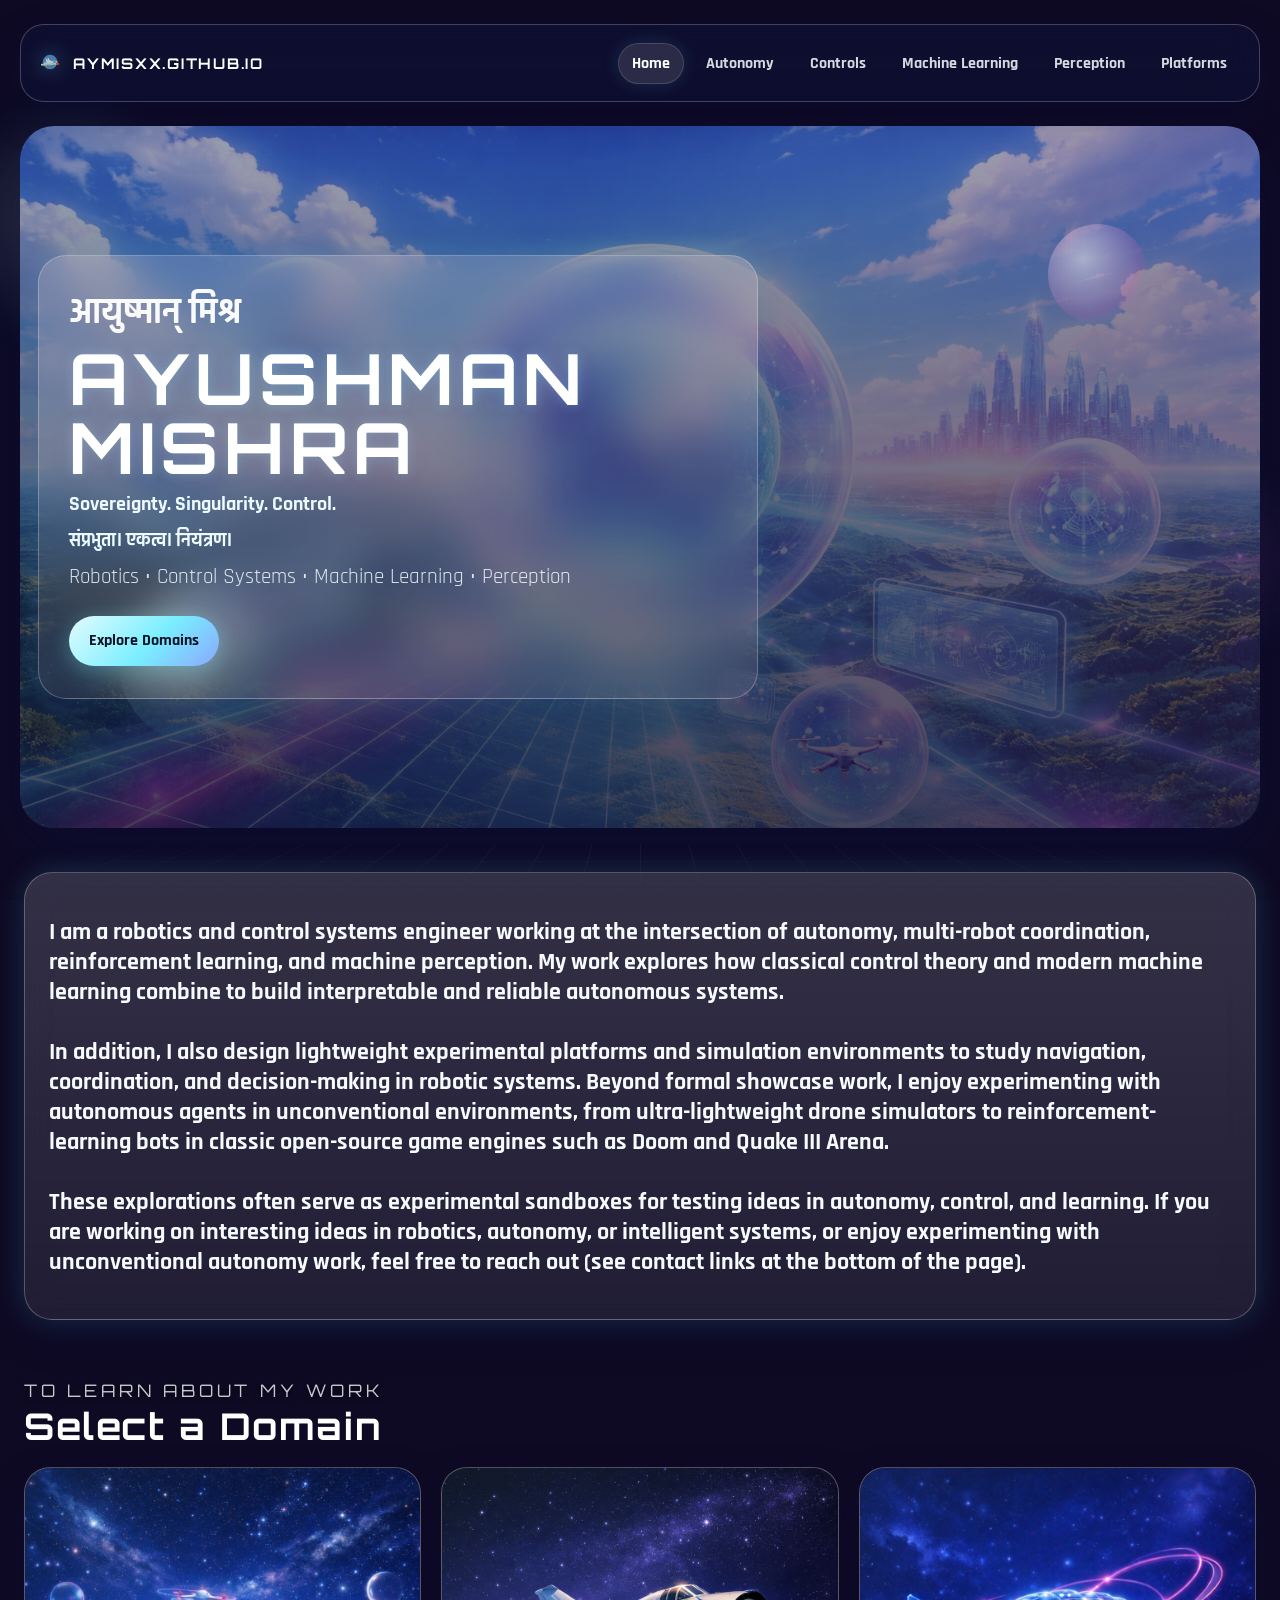
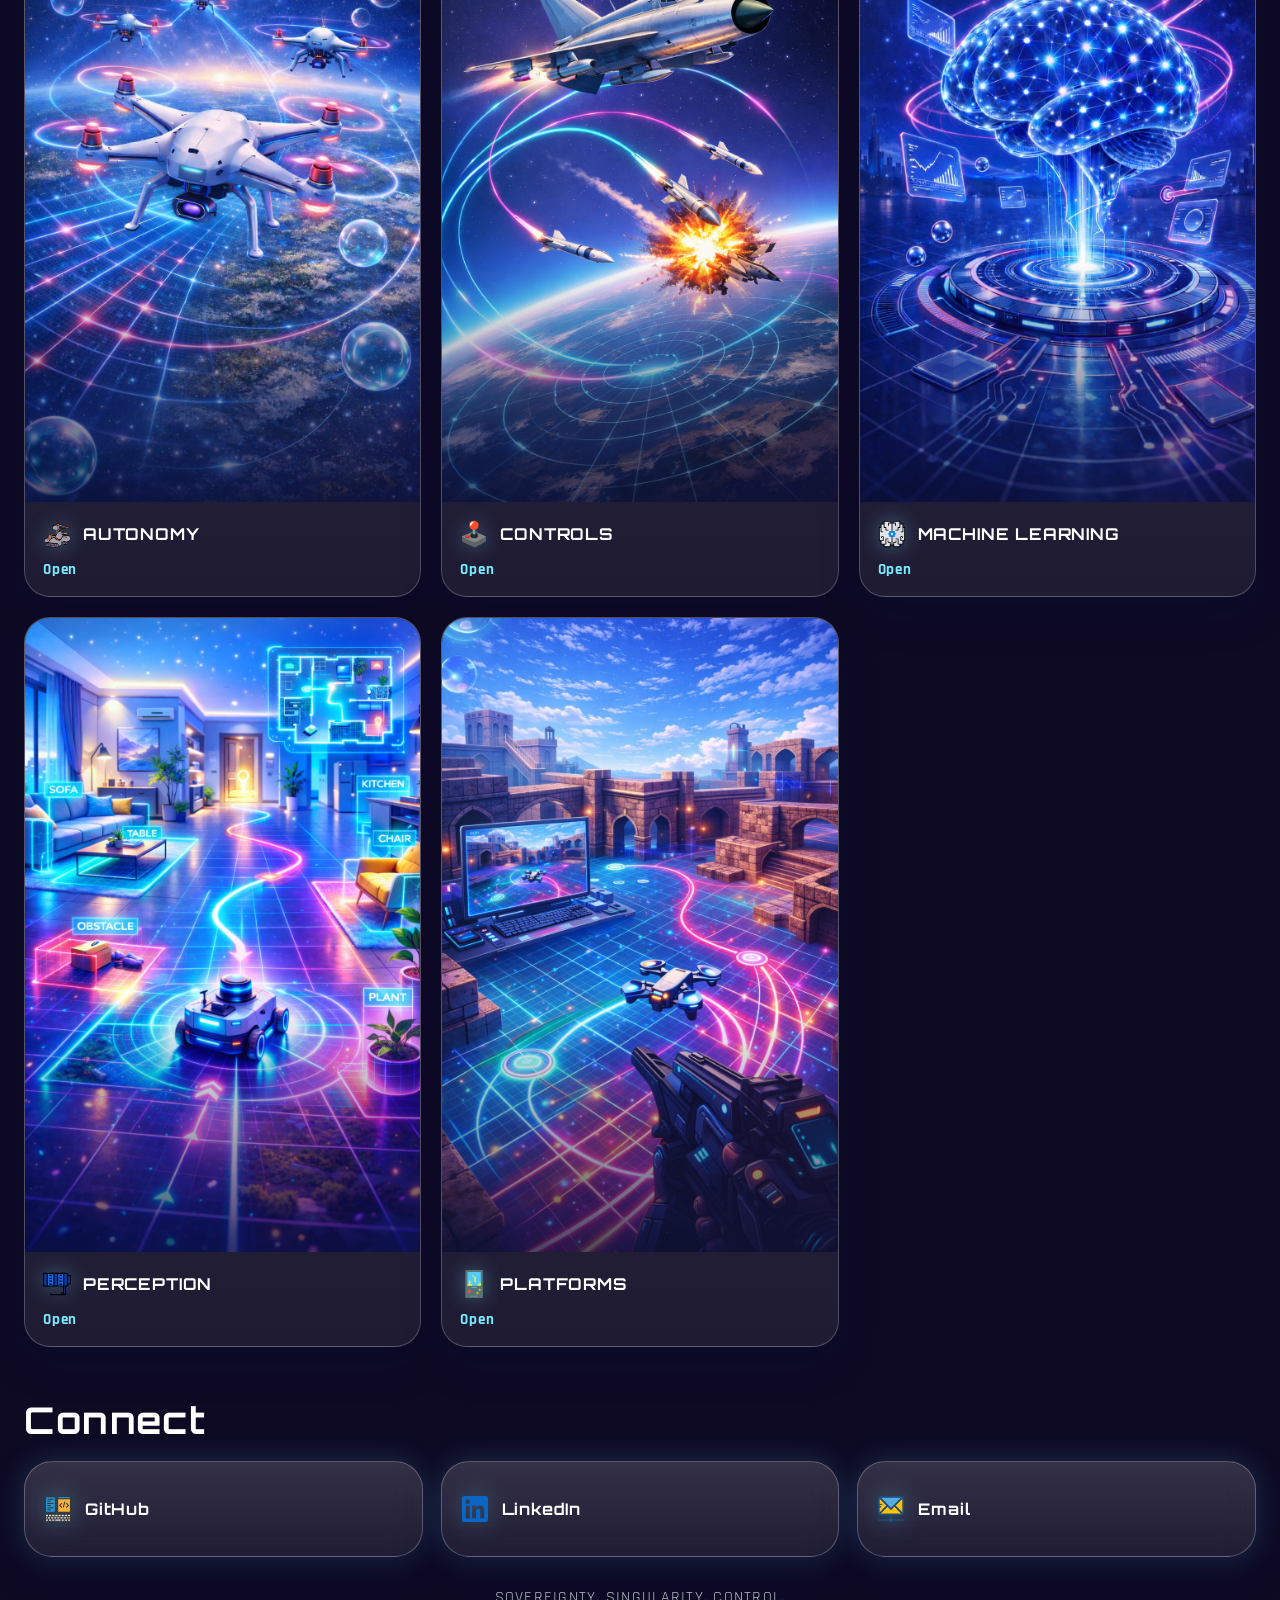
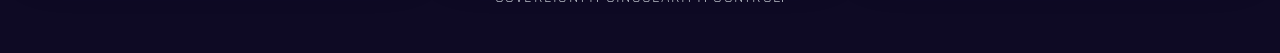
==== index.html @ d798027b "(v1.3_launch)" ====
<!DOCTYPE html>
<html lang="en">
<head>
  <meta charset="UTF-8" />
  <meta name="viewport" content="width=device-width, initial-scale=1.0" />
  <title>Ayushman Mishra</title>

  <link rel="preconnect" href="https://fonts.googleapis.com" />
  <link rel="preconnect" href="https://fonts.gstatic.com" crossorigin />
  <link
    href="https://fonts.googleapis.com/css2?family=Orbitron:wght@400;500;700;800&family=Rajdhani:wght@400;500;600;700&display=swap"
    rel="stylesheet"
  />

  <link rel="stylesheet" href="style.css" />
</head>
<body class="homepage">
  <div class="site-bg-orb orb-1"></div>
  <div class="site-bg-orb orb-2"></div>
  <div class="site-bg-orb orb-3"></div>

  <div class="page-shell">
    <header class="topbar" id="top">
      <a href="index.html" class="brand" aria-label="Go to homepage">
        <img src="assets/icons/home.svg" alt="" class="brand-icon" />
        <span>aymisxx.github.io</span>
      </a>

      <button
        class="nav-toggle"
        type="button"
        aria-label="Toggle navigation"
        aria-expanded="false"
        aria-controls="primary-nav"
      >
        <span></span>
        <span></span>
        <span></span>
      </button>

      <nav class="nav-menu" id="primary-nav" aria-label="Primary navigation">
        <a href="index.html" class="active">Home</a>
        <a href="autonomy.html">Autonomy</a>
        <a href="controls.html">Controls</a>
        <a href="ml.html">Machine Learning</a>
        <a href="perception.html">Perception</a>
        <a href="platforms.html">Platforms</a>
      </nav>
    </header>

    <main>
      <section class="hero">
        <div class="hero-overlay"></div>

        <div class="hero-content glass-panel">
          <h1 class="name-hindi">आयुष्मान् मिश्र</h1>
          <h1 class="name-english">AYUSHMAN MISHRA</h1>
          <p class="motto">Sovereignty. Singularity. Control.</p>
          <h1 class="motto">संप्रभुता। एकत्व। नियंत्रण।</h1>
          <p class="identity-statement">
            Robotics • Control Systems • Machine Learning • Perception
          </p>

          <div class="hero-actions">
            <a href="#domains" class="primary-btn">Explore Domains</a>
          </div>
        </div>
      </section>


      <section class="page-intro-section">
        <div class="page-intro-panel glass-panel">
          <h2>
            I am a robotics and control systems engineer working at the intersection of autonomy, multi-robot coordination, reinforcement learning, and machine perception. My work explores how classical control theory and modern machine learning combine to build interpretable and reliable autonomous systems.
            <br><br>
            In addition, I also design lightweight experimental platforms and simulation environments to study navigation, coordination, and decision-making in robotic systems. Beyond formal showcase work, I enjoy experimenting with autonomous agents in unconventional environments, from ultra-lightweight drone simulators to reinforcement-learning bots in classic open-source game engines such as Doom and Quake III Arena.
            <br><br>
            These explorations often serve as experimental sandboxes for testing ideas in autonomy, control, and learning. If you are working on interesting ideas in robotics, autonomy, or intelligent systems, or enjoy experimenting with unconventional autonomy work, feel free to reach out (see contact links at the bottom of the page).
          </h2>
        </div>
      </section>

      <section class="domains-section" id="domains">
        <div class="section-heading">
          <p class="section-tag">TO LEARN ABOUT MY WORK</p>
          <h2>Select a Domain</h2>
        </div>

        <div class="domains-grid">
          <a href="autonomy.html" class="domain-card" aria-label="Open Autonomy page">
            <div class="card-image-wrap">
              <img src="assets/domains/autonomy-card.png" alt="Autonomy domain artwork" />
              <div class="card-image-tint"></div>
            </div>
            <div class="card-body">
              <div class="card-icon-title">
              <img src="assets/icons/autonomy.svg" alt="" class="project-icon" />
                <h3>AUTONOMY</h3>
              </div>
              <span class="card-link">Open</span>
            </div>
          </a>

          <a href="controls.html" class="domain-card" aria-label="Open Controls page">
            <div class="card-image-wrap">
              <img src="assets/domains/controls-card.png" alt="Controls domain artwork" />
              <div class="card-image-tint"></div>
            </div>
            <div class="card-body">
              <div class="card-icon-title">
                <img src="assets/icons/controls.svg" class="project-icon">
                <h3>CONTROLS</h3>
              </div>
              <span class="card-link">Open</span>
            </div>
          </a>

          <a href="ml.html" class="domain-card" aria-label="Open Machine Learning page">
            <div class="card-image-wrap">
              <img src="assets/domains/ml-card.png" alt="Machine Learning domain artwork" />
              <div class="card-image-tint"></div>
            </div>
            <div class="card-body">
              <div class="card-icon-title">
                <img src="assets/icons/ml.svg" alt="" class="project-icon" />
                <h3>MACHINE LEARNING</h3>
              </div>
              <span class="card-link">Open</span>
            </div>
          </a>

          <a href="perception.html" class="domain-card" aria-label="Open Perception page">
            <div class="card-image-wrap">
              <img src="assets/domains/perception-card.png" alt="Perception domain artwork" />
              <div class="card-image-tint"></div>
            </div>
            <div class="card-body">
              <div class="card-icon-title">
                <img src="assets/icons/perception.svg" class="project-icon">
                <h3>PERCEPTION</h3>
              </div>
              <span class="card-link">Open</span>
            </div>
          </a>

          <a href="platforms.html" class="domain-card" aria-label="Open Platforms page">
            <div class="card-image-wrap">
              <img src="assets/domains/platforms-card.png" alt="Platforms domain artwork" />
              <div class="card-image-tint"></div>
            </div>
            <div class="card-body">
              <div class="card-icon-title">
                <img src="assets/icons/platforms.svg" alt="" class="project-icon" />
                <h3>PLATFORMS</h3>
              </div>
              <span class="card-link">Open</span>
            </div>
          </a>
        </div>
      </section>

      <section class="contact-section" id="contact">
        <div class="section-heading">
          <h2>Connect</h2>
        </div>

        <div class="contact-grid">
          <a
            href="https://github.com/aymisxx"
            target="_blank"
            rel="noopener noreferrer"
            class="contact-card glass-panel"
            aria-label="Open GitHub profile"
          >
            <img src="assets/icons/github.svg" alt="" class="contact-icon" />
            <div>
              <h3>GitHub</h3>
            </div>
          </a>

          <a
            href="https://www.linkedin.com/in/aymisxx"
            target="_blank"
            rel="noopener noreferrer"
            class="contact-card glass-panel"
            aria-label="Open LinkedIn profile"
          >
            <img src="assets/icons/linkedin.svg" alt="" class="contact-icon" />
            <div>
              <h3>LinkedIn</h3>
            </div>
          </a>

          <a
            href="mailto:aymisxx@proton.me"
            class="contact-card glass-panel"
            aria-label="Send email to Ayushman Mishra"
          >
            <img src="assets/icons/email.svg" alt="" class="contact-icon" />
            <div>
              <h3>Email</h3>
            </div>
          </a>
        </div>
      </section>
    </main>

    <footer class="footer">
      <p>Sovereignty. Singularity. Control.</p>
    </footer>
  </div>

  <script src="script.js"></script>
</body>
</html>
---- style.css ----
:root {
  --bg-top: #a983ff;
  --bg-mid: #7c5de6;
  --bg-deep: #3c2fa3;
  --bg-night: #0e0a24;

  --panel-bg: rgba(255, 255, 255, 0.12);
  --panel-border: rgba(255, 255, 255, 0.25);

  --text-main: #f6fbff;
  --text-soft: rgba(246, 251, 255, 0.86);
  --text-dim: rgba(246, 251, 255, 0.68);

  --cyan: #78ecff;
  --cyan-strong: #55e5ff;
  --pink: #ff66d4;
  --purple: #8f73ff;
  --white: #ffffff;

  --shadow-soft: 0 16px 40px rgba(6, 15, 60, 0.22);
  --shadow-glow: 0 0 30px rgba(120, 236, 255, 0.18);
  --shadow-pink: 0 0 28px rgba(255, 102, 212, 0.12);

  --radius-xl: 28px;
  --radius-lg: 22px;
  --radius-md: 18px;
  --radius-pill: 999px;

  --site-width: 1240px;
  --nav-height: 78px;
  --topbar-offset: 14px;
}

* {
  box-sizing: border-box;
}

html {
  scroll-behavior: smooth;
}

body {
  margin: 0;
  min-height: 100vh;
  overflow-x: hidden;
  color: var(--text-main);
  font-family: "Rajdhani", sans-serif;
  background: #0e0a24;
  position: relative;
}

body::before {
  content: "";
  position: fixed;
  inset: 0;
  pointer-events: none;
  z-index: 0;
  background:
    radial-gradient(circle at 10% 20%, rgba(255, 255, 255, 0.13) 0 3px, transparent 4px),
    radial-gradient(circle at 85% 18%, rgba(255, 255, 255, 0.11) 0 5px, transparent 6px),
    radial-gradient(circle at 78% 68%, rgba(255, 255, 255, 0.08) 0 4px, transparent 5px),
    radial-gradient(circle at 22% 75%, rgba(255, 255, 255, 0.08) 0 6px, transparent 7px);
  opacity: 0.9;
}

body::after {
  content: "";
  position: fixed;
  left: 0;
  right: 0;
  bottom: 0;
  height: 34vh;
  pointer-events: none;
  z-index: 0;
  opacity: 0.65;
  transform: perspective(900px) rotateX(76deg);
  transform-origin: bottom center;
  background:
    linear-gradient(to top, rgba(5, 8, 28, 0.85), transparent 70%),
    repeating-linear-gradient(
      to right,
      rgba(105, 237, 255, 0.1) 0 1px,
      transparent 1px 64px
    ),
    repeating-linear-gradient(
      to top,
      rgba(255, 102, 212, 0.08) 0 1px,
      transparent 1px 48px
    );
}

a {
  color: inherit;
  text-decoration: none;
}

img,
svg {
  display: block;
  max-width: 100%;
}

.site-bg-orb {
  position: fixed;
  border-radius: 50%;
  pointer-events: none;
  filter: blur(12px);
  opacity: 0.2;
  z-index: 0;
}

.orb-1 {
  width: 260px;
  height: 260px;
  top: 10%;
  left: -60px;
  background: radial-gradient(circle, rgba(255, 255, 255, 0.85), rgba(120, 236, 255, 0.2) 55%, transparent 75%);
}

.orb-2 {
  width: 220px;
  height: 220px;
  top: 50%;
  right: -40px;
  background: radial-gradient(circle, rgba(255, 110, 214, 0.6), rgba(143, 115, 255, 0.15) 55%, transparent 75%);
}

.orb-3 {
  width: 180px;
  height: 180px;
  bottom: 12%;
  left: 12%;
  background: radial-gradient(circle, rgba(120, 236, 255, 0.55), rgba(255, 255, 255, 0.08) 55%, transparent 75%);
}

.page-shell {
  position: relative;
  z-index: 1;
  width: min(var(--site-width), calc(100% - 32px));
  margin: 0 auto;
  padding: 24px 0 40px;
}

.topbar {
  position: sticky;
  top: var(--topbar-offset);
  z-index: 100;
  min-height: var(--nav-height);
  display: flex;
  align-items: center;
  justify-content: space-between;
  gap: 18px;
  padding: 14px 18px;
  margin-bottom: 24px;
  border: 1px solid rgba(255, 255, 255, 0.22);
  border-radius: 24px;
  background: rgba(16, 26, 76, 0.28);
  backdrop-filter: blur(18px);
  -webkit-backdrop-filter: blur(18px);
  box-shadow: var(--shadow-soft);
}

.brand {
  display: inline-flex;
  align-items: center;
  gap: 12px;
  min-width: 0;
  font-family: "Orbitron", sans-serif;
  font-size: 0.92rem;
  font-weight: 700;
  letter-spacing: 0.12em;
  text-transform: uppercase;
  color: var(--white);
}

.brand-icon {
  width: 22px;
  height: 22px;
  flex: 0 0 22px;
  object-fit: contain;
  filter: drop-shadow(0 0 10px rgba(120, 236, 255, 0.4));
}

.nav-toggle {
  display: none;
  width: 48px;
  height: 48px;
  border: 1px solid rgba(255, 255, 255, 0.2);
  border-radius: 14px;
  background: rgba(255, 255, 255, 0.08);
  cursor: pointer;
  padding: 0;
  align-items: center;
  justify-content: center;
  flex-direction: column;
  gap: 5px;
}

.nav-toggle span {
  display: block;
  width: 20px;
  height: 2px;
  border-radius: 999px;
  background: white;
}

.nav-menu {
  display: flex;
  align-items: center;
  gap: 8px;
  flex-wrap: wrap;
}

.nav-menu a {
  padding: 10px 14px;
  border-radius: var(--radius-pill);
  color: var(--text-soft);
  font-size: 1rem;
  font-weight: 700;
  transition: 0.2s ease;
}

.nav-menu a:hover,
.nav-menu a.active {
  color: var(--white);
  background: rgba(255, 255, 255, 0.12);
  box-shadow:
    inset 0 0 0 1px rgba(255, 255, 255, 0.14),
    0 0 18px rgba(120, 236, 255, 0.14);
}

main {
  display: flex;
  flex-direction: column;
  gap: 38px;
}

.glass-panel {
  background: linear-gradient(
    180deg,
    rgba(255, 255, 255, 0.16) 0%,
    rgba(255, 255, 255, 0.08) 100%
  );
  border: 1px solid var(--panel-border);
  border-radius: var(--radius-xl);
  backdrop-filter: blur(18px);
  -webkit-backdrop-filter: blur(18px);
  box-shadow: var(--shadow-soft), var(--shadow-glow);
}

/* =========================
   HOMEPAGE
   ========================= */

.hero {
  position: relative;
  min-height: 78vh;
  display: flex;
  align-items: center;
  padding: 40px 18px;
  border-radius: 34px;
  overflow: hidden;
  box-shadow: 0 24px 60px rgba(8, 18, 70, 0.28);
  background:
    linear-gradient(rgba(10, 20, 60, 0.42), rgba(18, 8, 42, 0.52)),
    url("assets/backgrounds/home-hero.png") center center / cover no-repeat;
}

.hero::before {
  content: "";
  position: absolute;
  left: 8%;
  bottom: 12%;
  width: 160px;
  height: 160px;
  border-radius: 50%;
  background: radial-gradient(circle at 35% 35%, rgba(255, 255, 255, 0.75), rgba(120, 236, 255, 0.16) 60%, transparent 72%);
  opacity: 0.9;
}

.hero::after {
  content: "";
  position: absolute;
  right: 9%;
  top: 14%;
  width: 100px;
  height: 100px;
  border-radius: 50%;
  background: radial-gradient(circle at 35% 35%, rgba(255, 255, 255, 0.65), rgba(255, 102, 212, 0.2) 60%, transparent 72%);
  opacity: 0.9;
}

.hero-overlay {
  position: absolute;
  inset: 0;
  z-index: 1;
  background:
    linear-gradient(120deg, rgba(120, 236, 255, 0.08), transparent 36%, rgba(255, 102, 212, 0.08)),
    linear-gradient(to top, rgba(7, 10, 32, 0.5), rgba(255, 255, 255, 0.03));
}

.hero-content {
  position: relative;
  z-index: 2;
  width: min(720px, 100%);
  padding: 32px 30px;
}

.eyebrow,
.section-tag {
  margin: 0 0 10px;
  font-family: "Orbitron", sans-serif;
  font-size: 0.82rem;
  letter-spacing: 0.22em;
  text-transform: uppercase;
  color: #e2fbff;
  opacity: 0.92;
}

.name-hindi {
  margin: 0;
  font-size: clamp(1.45rem, 3vw, 2.35rem);
  font-weight: 700;
  color: rgba(255, 255, 255, 0.96);
}

.name-english {
  margin: 8px 0 10px;
  font-family: "Orbitron", sans-serif;
  font-size: clamp(2.2rem, 5.5vw, 4.8rem);
  line-height: 0.97;
  letter-spacing: 0.08em;
  text-transform: uppercase;
  color: var(--white);
  text-shadow:
    0 0 12px rgba(120, 236, 255, 0.25),
    0 0 24px rgba(255, 102, 212, 0.1);
}

.motto {
  margin: 0 0 10px;
  font-size: clamp(1rem, 2.3vw, 1.28rem);
  font-weight: 700;
  color: #ebfbff;
}

.identity-statement {
  margin: 0;
  max-width: 620px;
  color: var(--text-soft);
  font-size: clamp(1.04rem, 2.2vw, 1.34rem);
  line-height: 1.35;
}

.hero-actions {
  display: flex;
  flex-wrap: wrap;
  gap: 12px;
  margin-top: 24px;
}

.primary-btn {
  display: inline-flex;
  align-items: center;
  justify-content: center;
  min-height: 50px;
  padding: 0 20px;
  border-radius: var(--radius-pill);
  background: linear-gradient(135deg, #e3fcff 0%, #7aeeff 55%, #89a8ff 100%);
  color: #081426;
  font-size: 1rem;
  font-weight: 800;
  box-shadow:
    0 10px 24px rgba(120, 236, 255, 0.22),
    0 0 20px rgba(120, 236, 255, 0.18);
  transition: transform 0.2s ease, box-shadow 0.2s ease;
}

.primary-btn:hover {
  transform: translateY(-2px);
  box-shadow:
    0 14px 28px rgba(120, 236, 255, 0.24),
    0 0 24px rgba(255, 102, 212, 0.16);
}

.domains-section,
.contact-section,
.projects-section,
.page-intro-section {
  padding: 6px 4px;
}

.section-heading {
  margin-bottom: 18px;
}

.section-heading h2 {
  margin: 0;
  font-family: "Orbitron", sans-serif;
  font-size: clamp(1.5rem, 3vw, 2.3rem);
  letter-spacing: 0.05em;
  color: var(--white);
}

.section-heading p {
  margin-top: 8px;
  margin-bottom: 0;
  color: var(--text-soft);
  font-size: 1.08rem;
  line-height: 1.45;
  max-width: 840px;
}

.domains-grid {
  display: grid;
  grid-template-columns: repeat(12, 1fr);
  gap: 20px;
}

.domain-card {
  grid-column: span 4;
  overflow: hidden;
  border-radius: 26px;
  background: linear-gradient(180deg, rgba(255, 255, 255, 0.14), rgba(255, 255, 255, 0.07));
  border: 1px solid rgba(255, 255, 255, 0.22);
  box-shadow: var(--shadow-soft);
  transition: transform 0.2s ease, box-shadow 0.2s ease, border-color 0.2s ease;
}

.domain-card:hover {
  transform: translateY(-4px);
  border-color: rgba(255, 255, 255, 0.32);
  box-shadow:
    0 18px 46px rgba(8, 19, 75, 0.26),
    0 0 26px rgba(120, 236, 255, 0.16),
    0 0 30px rgba(255, 102, 212, 0.12);
}

.card-image-wrap {
  position: relative;
  width: 100%;
  aspect-ratio: 1247 / 2000;
  overflow: hidden;
  background: rgba(255, 255, 255, 0.04);
}

.card-image-wrap img {
  width: 100%;
  height: 100%;
  object-fit: cover;
}

.card-image-tint {
  position: absolute;
  inset: 0;
  pointer-events: none;
  background:
    linear-gradient(to top, rgba(10, 16, 52, 0.72), transparent 38%),
    linear-gradient(135deg, rgba(120, 236, 255, 0.08), transparent 48%, rgba(255, 102, 212, 0.08));
}

.card-body {
  padding: 18px 18px 16px;
}

.card-icon-title {
  display: flex;
  align-items: center;
  gap: 12px;
}

.card-icon {
  width: 24px;
  height: 24px;
  flex: 0 0 24px;
  object-fit: contain;
  filter: drop-shadow(0 0 10px rgba(120, 236, 255, 0.35));
}

.card-body h3 {
  margin: 0;
  font-family: "Orbitron", sans-serif;
  font-size: 1.02rem;
  letter-spacing: 0.05em;
  color: var(--white);
}

.card-link {
  display: inline-block;
  margin-top: 12px;
  color: var(--cyan);
  font-size: 0.95rem;
  font-weight: 800;
  letter-spacing: 0.05em;
}

/* =========================
   UNIVERSAL INNER PAGE SYSTEM
   ========================= */

.page-hero {
  position: relative;
  min-height: 340px;
  display: flex;
  align-items: flex-end;
  padding: 28px;
  border-radius: 34px;
  overflow: hidden;
  isolation: isolate;
  box-shadow: 0 24px 60px rgba(8, 18, 70, 0.28);
  background-position: center center;
  background-size: cover;
  background-repeat: no-repeat;
}

.page-hero::before {
  content: "";
  position: absolute;
  inset: 0;
  z-index: 0;
  background:
    linear-gradient(180deg, rgba(8, 18, 70, 0.18) 0%, rgba(10, 16, 48, 0.76) 100%),
    linear-gradient(120deg, rgba(120, 236, 255, 0.08), transparent 42%, rgba(255, 102, 212, 0.08));
}

.page-hero::after {
  content: "";
  position: absolute;
  right: 6%;
  top: 10%;
  width: 120px;
  height: 120px;
  border-radius: 50%;
  z-index: 0;
  background: radial-gradient(circle at 35% 35%, rgba(255, 255, 255, 0.55), rgba(120, 236, 255, 0.14) 58%, transparent 74%);
  filter: blur(2px);
  opacity: 0.9;
}

.page-hero-content {
  position: relative;
  z-index: 1;
  width: min(840px, 100%);
  padding: 28px 30px;
}

.page-title {
  margin: 0 0 8px;
  font-family: "Orbitron", sans-serif;
  font-size: clamp(2rem, 4vw, 3.5rem);
  line-height: 1;
  letter-spacing: 0.05em;
  text-transform: uppercase;
  color: var(--white);
  text-shadow:
    0 0 12px rgba(120, 236, 255, 0.18),
    0 0 24px rgba(255, 102, 212, 0.08);
}

.page-subtitle {
  margin: 0;
  max-width: 760px;
  color: var(--text-soft);
  font-size: clamp(1rem, 2vw, 1.2rem);
  line-height: 1.5;
}

.page-meta {
  display: flex;
  flex-wrap: wrap;
  gap: 10px;
  margin-top: 18px;
}

.page-chip {
  display: inline-flex;
  align-items: center;
  min-height: 38px;
  padding: 0 14px;
  border-radius: var(--radius-pill);
  border: 1px solid rgba(255, 255, 255, 0.18);
  background: rgba(255, 255, 255, 0.1);
  color: var(--white);
  font-size: 0.92rem;
  font-weight: 700;
  letter-spacing: 0.04em;
  backdrop-filter: blur(14px);
  -webkit-backdrop-filter: blur(14px);
}

.page-intro-panel {
  padding: 24px 24px 22px;
}

.page-intro-panel p {
  margin: 0;
  color: var(--text-soft);
  font-size: 1.08rem;
  line-height: 1.6;
}

.section-heading p,
.page-subtitle,
.project-description,
.page-intro-panel p {
  text-shadow:
    0 1px 6px rgba(0, 0, 0, 0.75),
    0 0 6px rgba(0, 0, 0, 0.5);
}

.projects-grid {
  display: grid;
  grid-template-columns: repeat(12, 1fr);
  gap: 22px;
}

.project-card {
  grid-column: span 12;
  display: grid;
  grid-template-columns: minmax(260px, 380px) minmax(0, 1fr);
  gap: 0;
  overflow: hidden;
  border-radius: 28px;
  border: 1px solid rgba(255, 255, 255, 0.22);
  background: linear-gradient(180deg, rgba(255, 255, 255, 0.14), rgba(255, 255, 255, 0.07));
  box-shadow: var(--shadow-soft);
  transition: transform 0.22s ease, box-shadow 0.22s ease, border-color 0.22s ease;
}

.project-card:hover {
  transform: translateY(-4px);
  border-color: rgba(255, 255, 255, 0.32);
  box-shadow:
    0 18px 46px rgba(8, 19, 75, 0.26),
    0 0 26px rgba(120, 236, 255, 0.16),
    0 0 30px rgba(255, 102, 212, 0.12);
}

.project-image-wrap {
  position: relative;
  min-height: 100%;
  background: rgba(255, 255, 255, 0.05);
  overflow: hidden;
}

.project-image-wrap::after {
  content: "";
  position: absolute;
  inset: 0;
  pointer-events: none;
  background:
    linear-gradient(to top, rgba(10, 16, 52, 0.56), transparent 36%),
    linear-gradient(135deg, rgba(120, 236, 255, 0.08), transparent 48%, rgba(255, 102, 212, 0.08));
}

.project-image-wrap img {
  width: 100%;
  height: 100%;
  min-height: 100%;
  object-fit: cover;
}

.project-content {
  display: flex;
  flex-direction: column;
  justify-content: center;
  padding: 24px 24px 22px;
}

.project-topline {
  display: flex;
  align-items: center;
  gap: 12px;
  margin-bottom: 10px;
}

.project-icon {
  width: 28px;
  height: 28px;
  flex: 0 0 28px;
  object-fit: contain;
  filter: drop-shadow(0 0 10px rgba(120, 236, 255, 0.35));
}

.project-title {
  margin: 0;
  font-family: "Orbitron", sans-serif;
  font-size: clamp(1.1rem, 2vw, 1.55rem);
  letter-spacing: 0.04em;
  color: var(--white);
}

.project-description {
  margin: 0;
  color: var(--text-soft);
  font-size: 1.05rem;
  line-height: 1.58;
}

.project-tags {
  display: flex;
  flex-wrap: wrap;
  gap: 10px;
  margin-top: 16px;
}

.project-tag {
  display: inline-flex;
  align-items: center;
  min-height: 34px;
  padding: 0 12px;
  border-radius: var(--radius-pill);
  background: rgba(255, 255, 255, 0.08);
  border: 1px solid rgba(255, 255, 255, 0.14);
  color: var(--text-soft);
  font-size: 0.9rem;
  font-weight: 700;
  letter-spacing: 0.03em;
}

.project-cta {
  display: inline-flex;
  align-items: center;
  gap: 10px;
  width: fit-content;
  margin-top: 18px;
  color: var(--cyan);
  font-size: 0.98rem;
  font-weight: 800;
  letter-spacing: 0.05em;
}

.project-cta::after {
  content: "↗";
  font-size: 1rem;
  line-height: 1;
}

.project-card.project-card-compact {
  grid-template-columns: 1fr;
}

.project-card.project-card-compact .project-image-wrap {
  aspect-ratio: 2048 / 1365;
}

.contact-grid {
  display: grid;
  grid-template-columns: repeat(3, minmax(0, 1fr));
  gap: 18px;
}

.contact-card {
  display: flex;
  align-items: center;
  gap: 14px;
  min-height: 96px;
  padding: 20px;
  transition: transform 0.2s ease, box-shadow 0.2s ease;
}

.contact-card:hover {
  transform: translateY(-3px);
}

.contact-icon {
  width: 26px;
  height: 26px;
  flex: 0 0 26px;
  object-fit: contain;
  filter: drop-shadow(0 0 12px rgba(120, 236, 255, 0.3));
}

.contact-card h3 {
  margin: 0;
  font-family: "Orbitron", sans-serif;
  font-size: 1rem;
  letter-spacing: 0.05em;
  color: var(--white);
}

.footer {
  padding: 24px 0 6px;
  text-align: center;
}

.footer p {
  margin: 0;
  color: rgba(245, 251, 255, 0.76);
  font-size: 0.98rem;
  letter-spacing: 0.08em;
  text-transform: uppercase;
}

/* =========================
   PAGE-SPECIFIC HERO HELPERS
   Use these body classes later if needed
   ========================= */

body.autonomy-page .page-hero {
  background-image:
    linear-gradient(rgba(10, 20, 60, 0.28), rgba(18, 8, 42, 0.5)),
    url("assets/backgrounds/autonomy-hero.png");
}

body.controls-page .page-hero {
  background-image:
    linear-gradient(rgba(10, 20, 60, 0.28), rgba(18, 8, 42, 0.5)),
    url("assets/backgrounds/controls-hero.png");
}

body.ml-page .page-hero {
  background-image:
    linear-gradient(rgba(10, 20, 60, 0.28), rgba(18, 8, 42, 0.5)),
    url("assets/backgrounds/ml-hero.png");
}

body.perception-page .page-hero {
  background-image:
    linear-gradient(rgba(10, 20, 60, 0.28), rgba(18, 8, 42, 0.5)),
    url("assets/backgrounds/perception-hero.png");
}

body.platforms-page .page-hero {
  background-image:
    linear-gradient(rgba(10, 20, 60, 0.28), rgba(18, 8, 42, 0.5)),
    url("assets/backgrounds/platforms-hero.png");
}

/* =========================
   RESPONSIVE
   ========================= */

@media (max-width: 1100px) {
  .domain-card {
    grid-column: span 6;
  }

  .hero {
    min-height: 70vh;
  }

  .project-card {
    grid-template-columns: 320px minmax(0, 1fr);
  }
}

@media (max-width: 900px) {
  .project-card {
    grid-template-columns: 1fr;
  }

  .project-image-wrap {
    aspect-ratio: 2048 / 1365;
  }
}

@media (max-width: 820px) {
  .page-shell {
    width: min(100% - 20px, var(--site-width));
    padding-top: 14px;
  }

  .topbar {
    position: relative;
    top: 0;
    align-items: center;
    flex-wrap: wrap;
  }

  .nav-toggle {
    display: inline-flex;
    margin-left: auto;
  }

  .nav-menu {
    display: none;
    width: 100%;
    padding-top: 10px;
    flex-direction: column;
    align-items: stretch;
  }

  .nav-menu.open {
    display: flex;
  }

  .nav-menu a {
    text-align: center;
  }

  .hero {
    min-height: auto;
    padding: 28px 14px;
    border-radius: 24px;
    background-position: center center;
  }

  .hero-content {
    padding: 24px 20px;
  }

  .page-hero {
    min-height: 280px;
    padding: 18px;
    border-radius: 24px;
  }

  .page-hero-content {
    padding: 22px 20px;
  }

  .domain-card {
    grid-column: span 12;
  }

  .contact-grid {
    grid-template-columns: 1fr;
  }

  body::after {
    height: 24vh;
    opacity: 0.45;
  }
}

@media (max-width: 560px) {
  .brand {
    font-size: 0.75rem;
    letter-spacing: 0.09em;
  }

  .section-heading h2,
  .page-title {
    font-size: 1.4rem;
  }

  .card-body {
    padding: 16px;
  }

  .contact-card {
    min-height: 82px;
    padding: 16px;
  }

  .project-content {
    padding: 18px 16px 18px;
  }

  .project-description,
  .page-intro-panel p,
  .section-heading p {
    font-size: 1rem;
  }

  .page-meta,
  .project-tags {
    gap: 8px;
  }
}
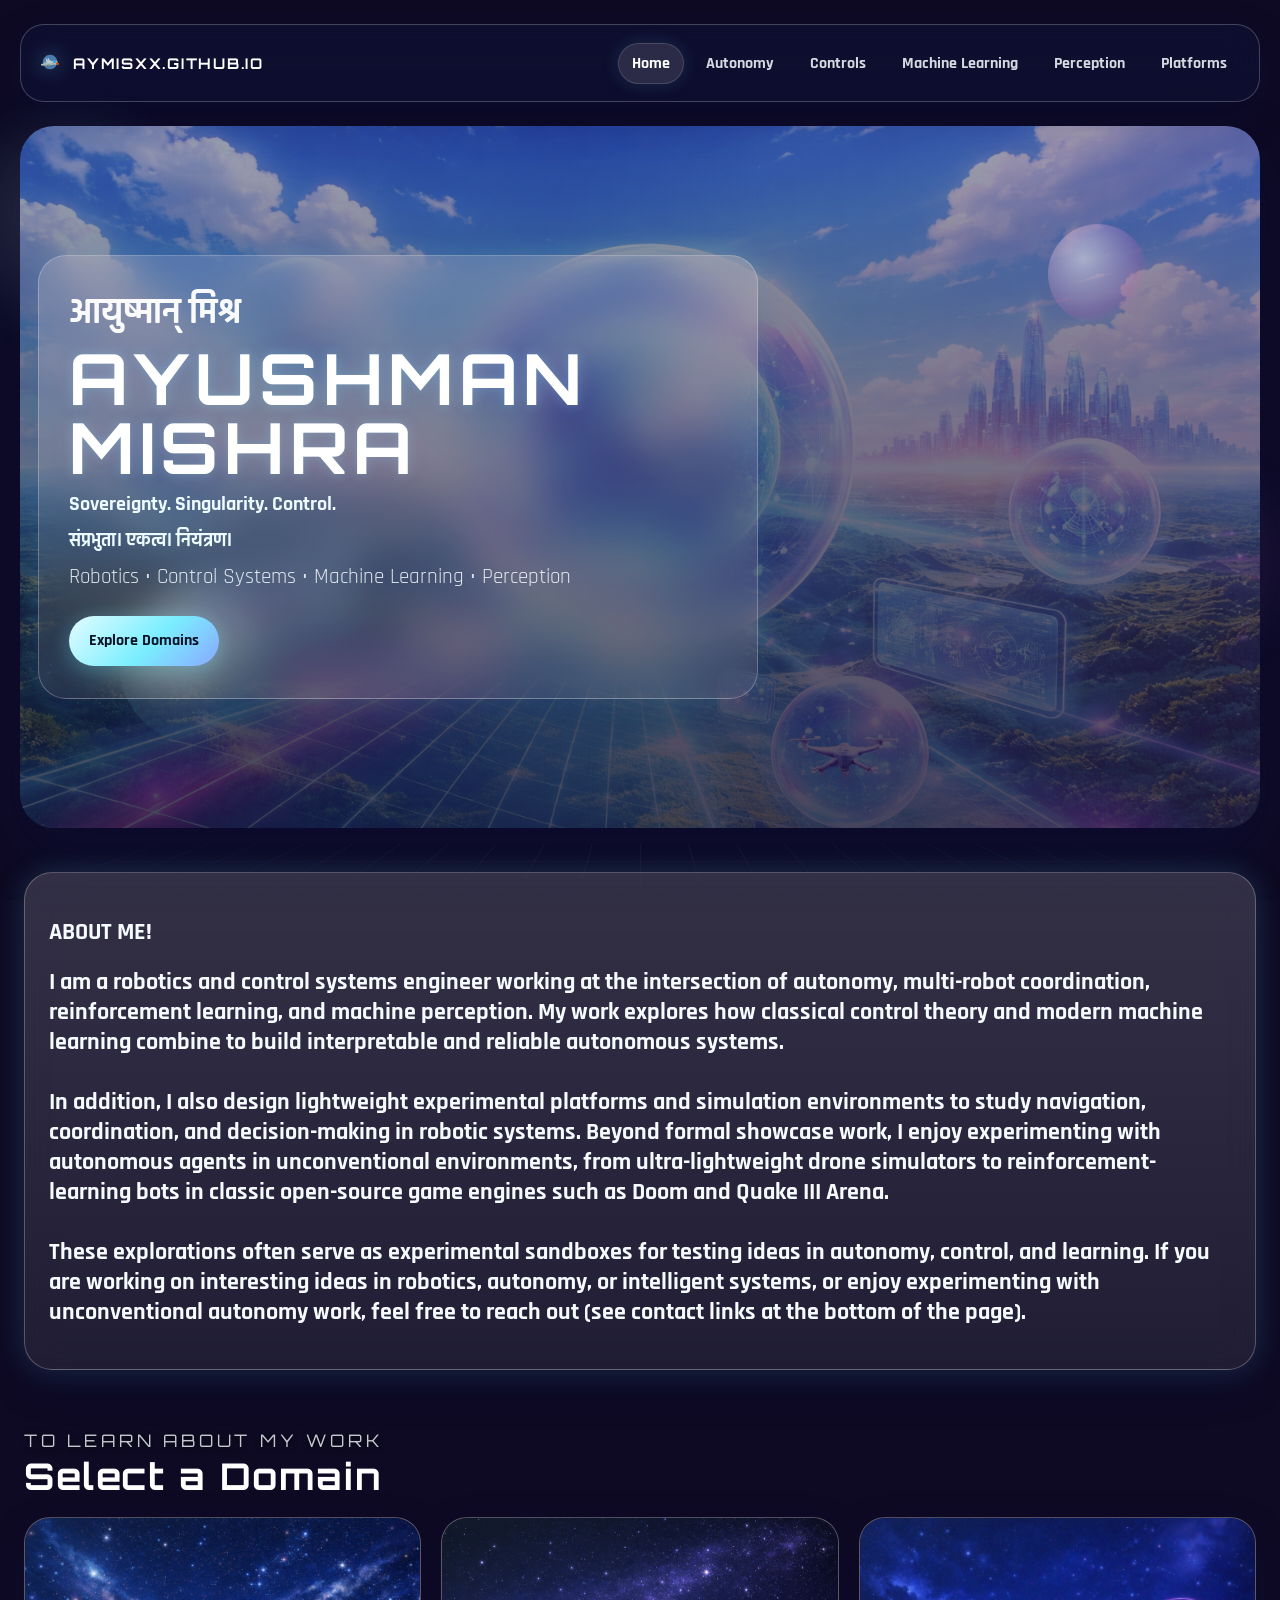
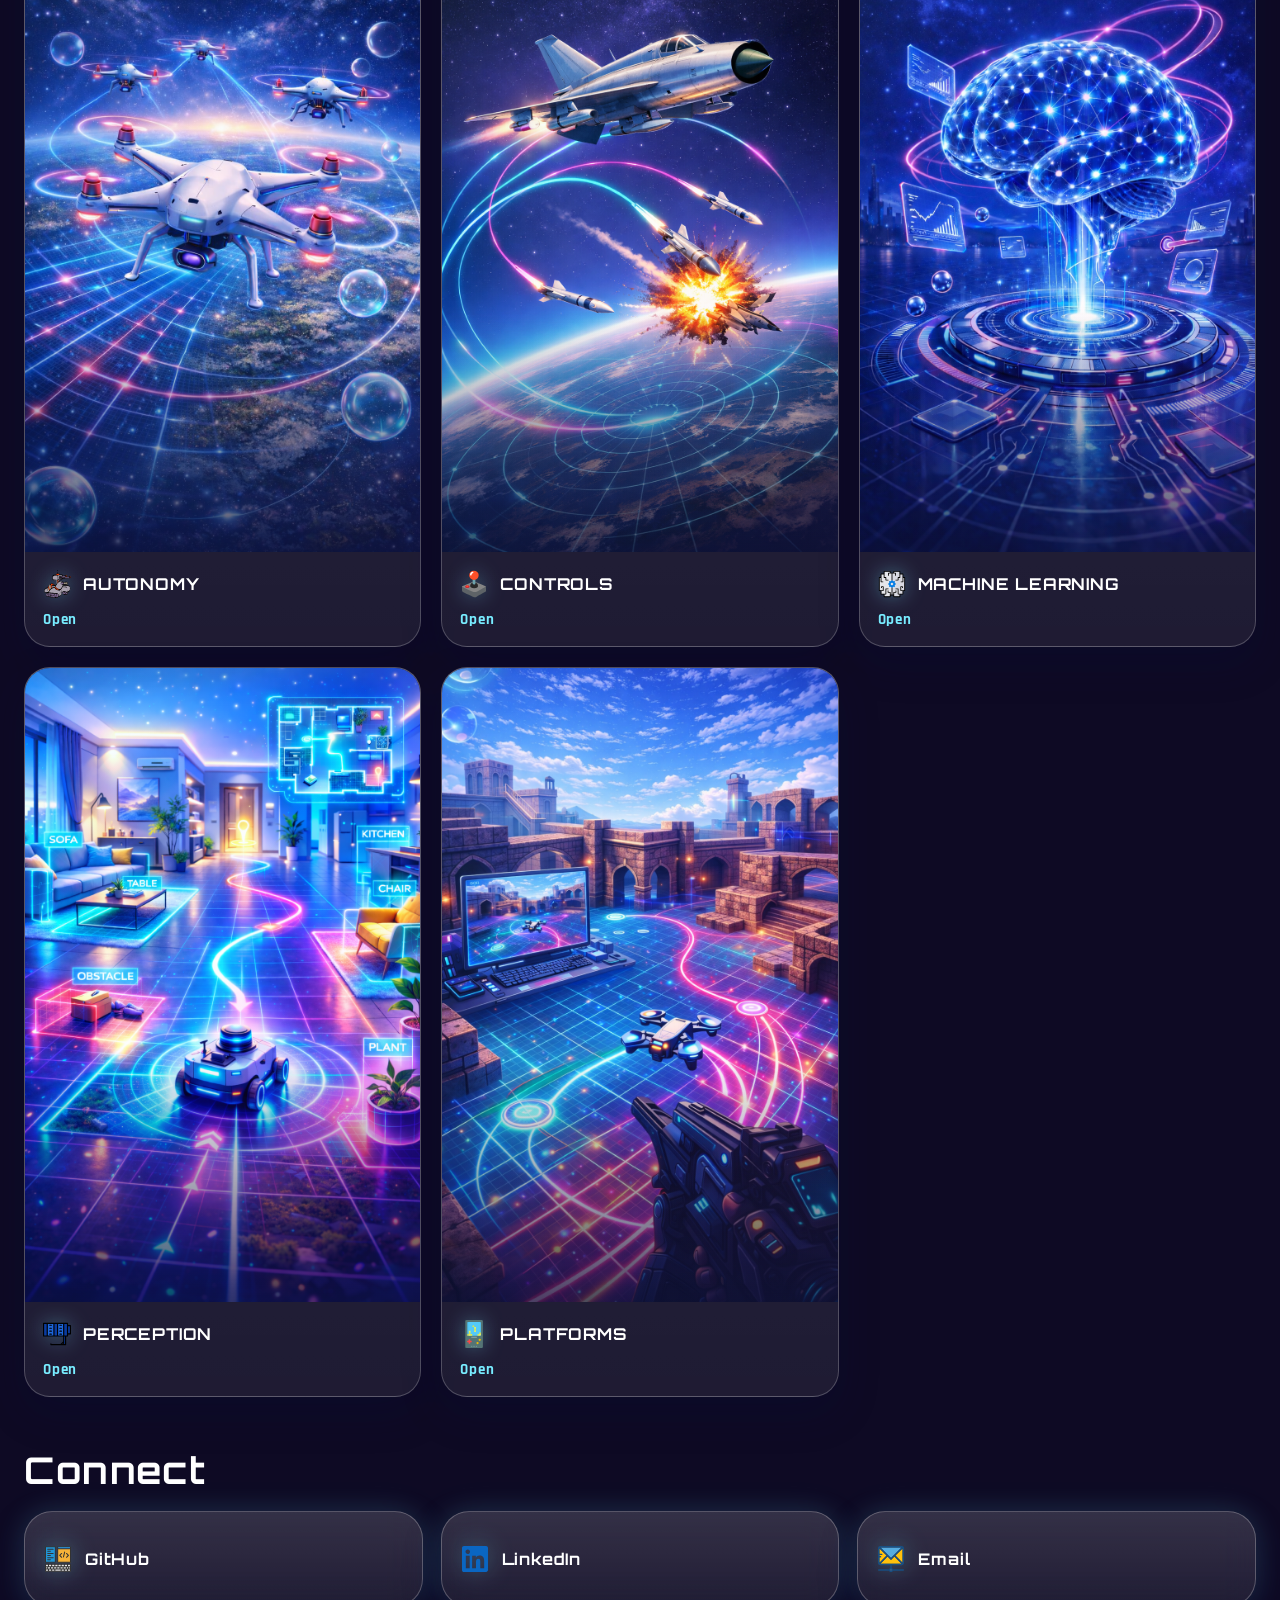
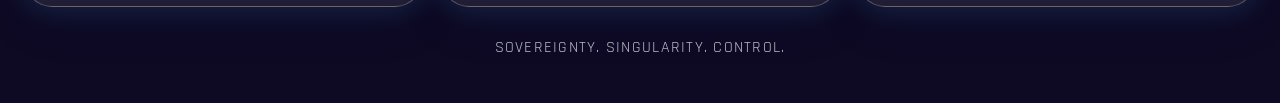
==== commit 6ef93018: "(v1.3_launch)" ====
--- a/index.html
+++ b/index.html
@@ -70,6 +70,9 @@
 
       <section class="page-intro-section">
         <div class="page-intro-panel glass-panel">
+          <h1>
+          ABOUT ME!
+          </h1>
           <h2>
             I am a robotics and control systems engineer working at the intersection of autonomy, multi-robot coordination, reinforcement learning, and machine perception. My work explores how classical control theory and modern machine learning combine to build interpretable and reliable autonomous systems.
             <br><br>
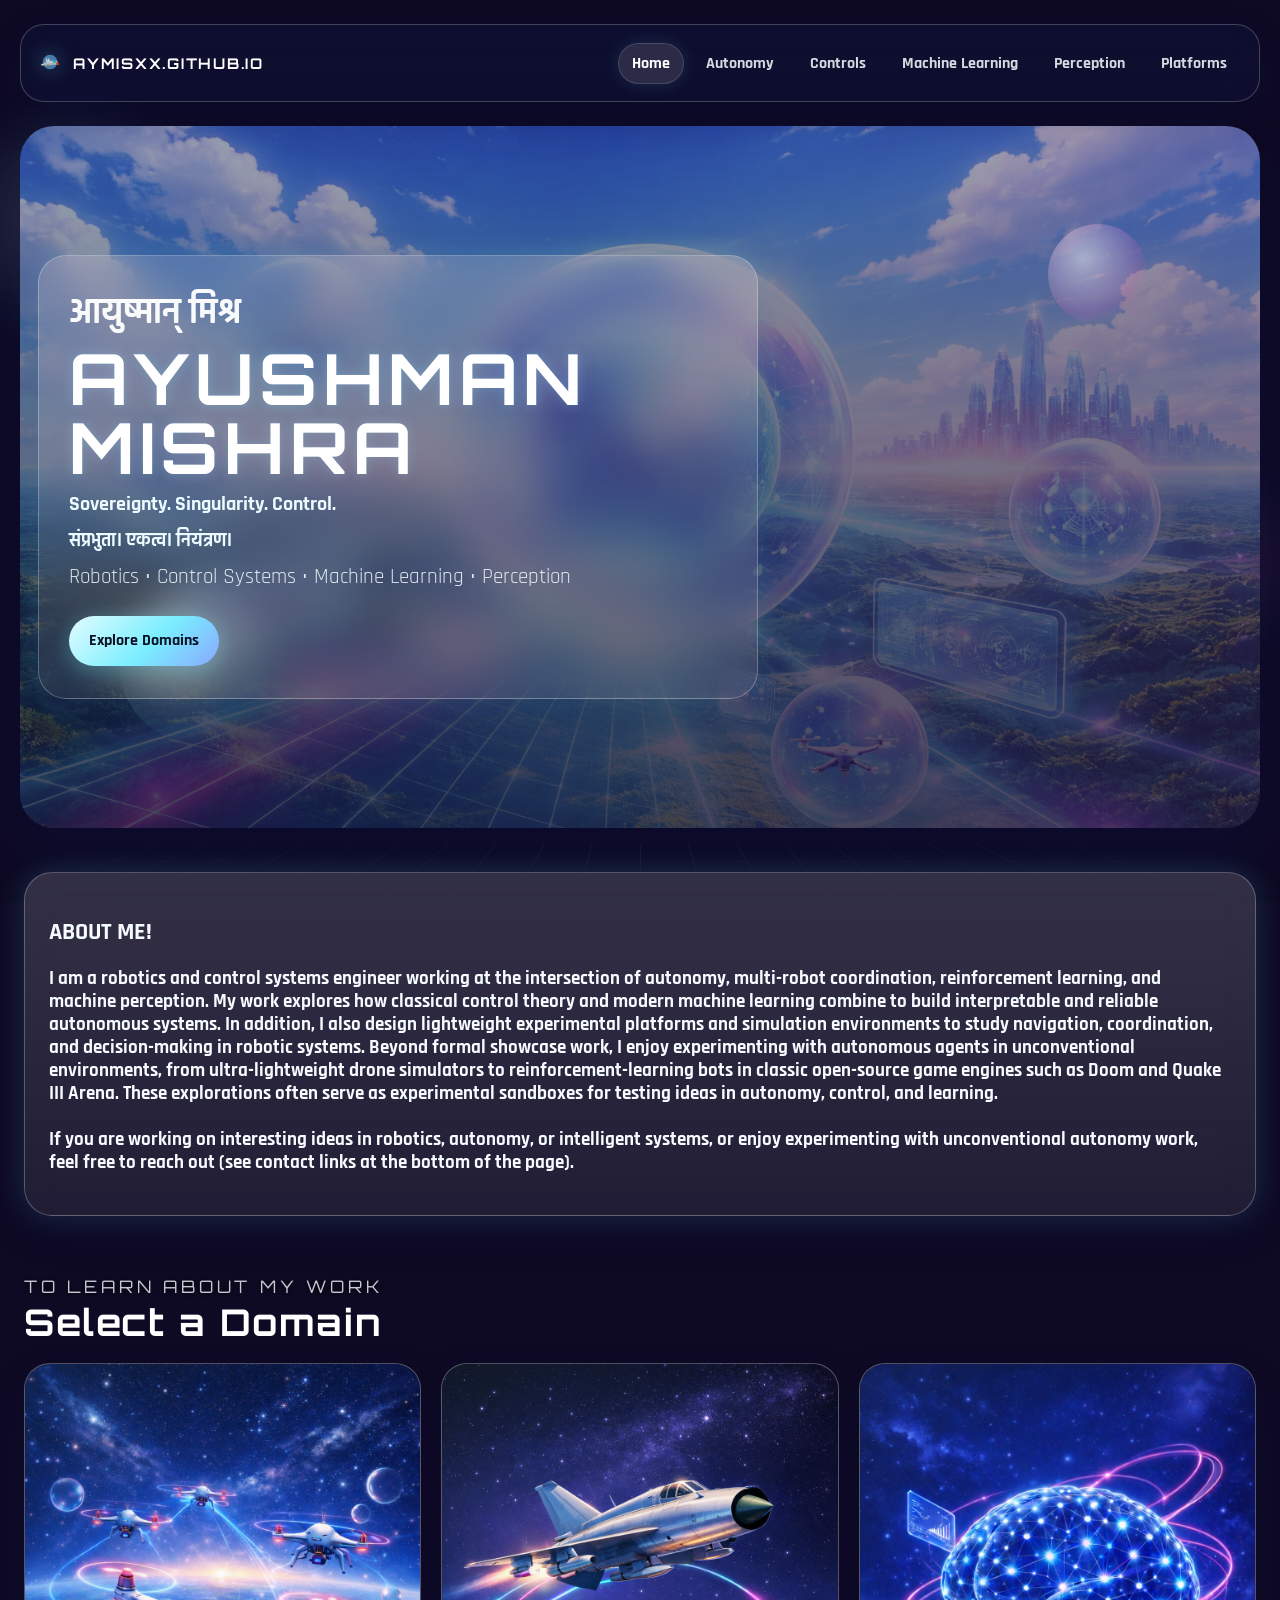
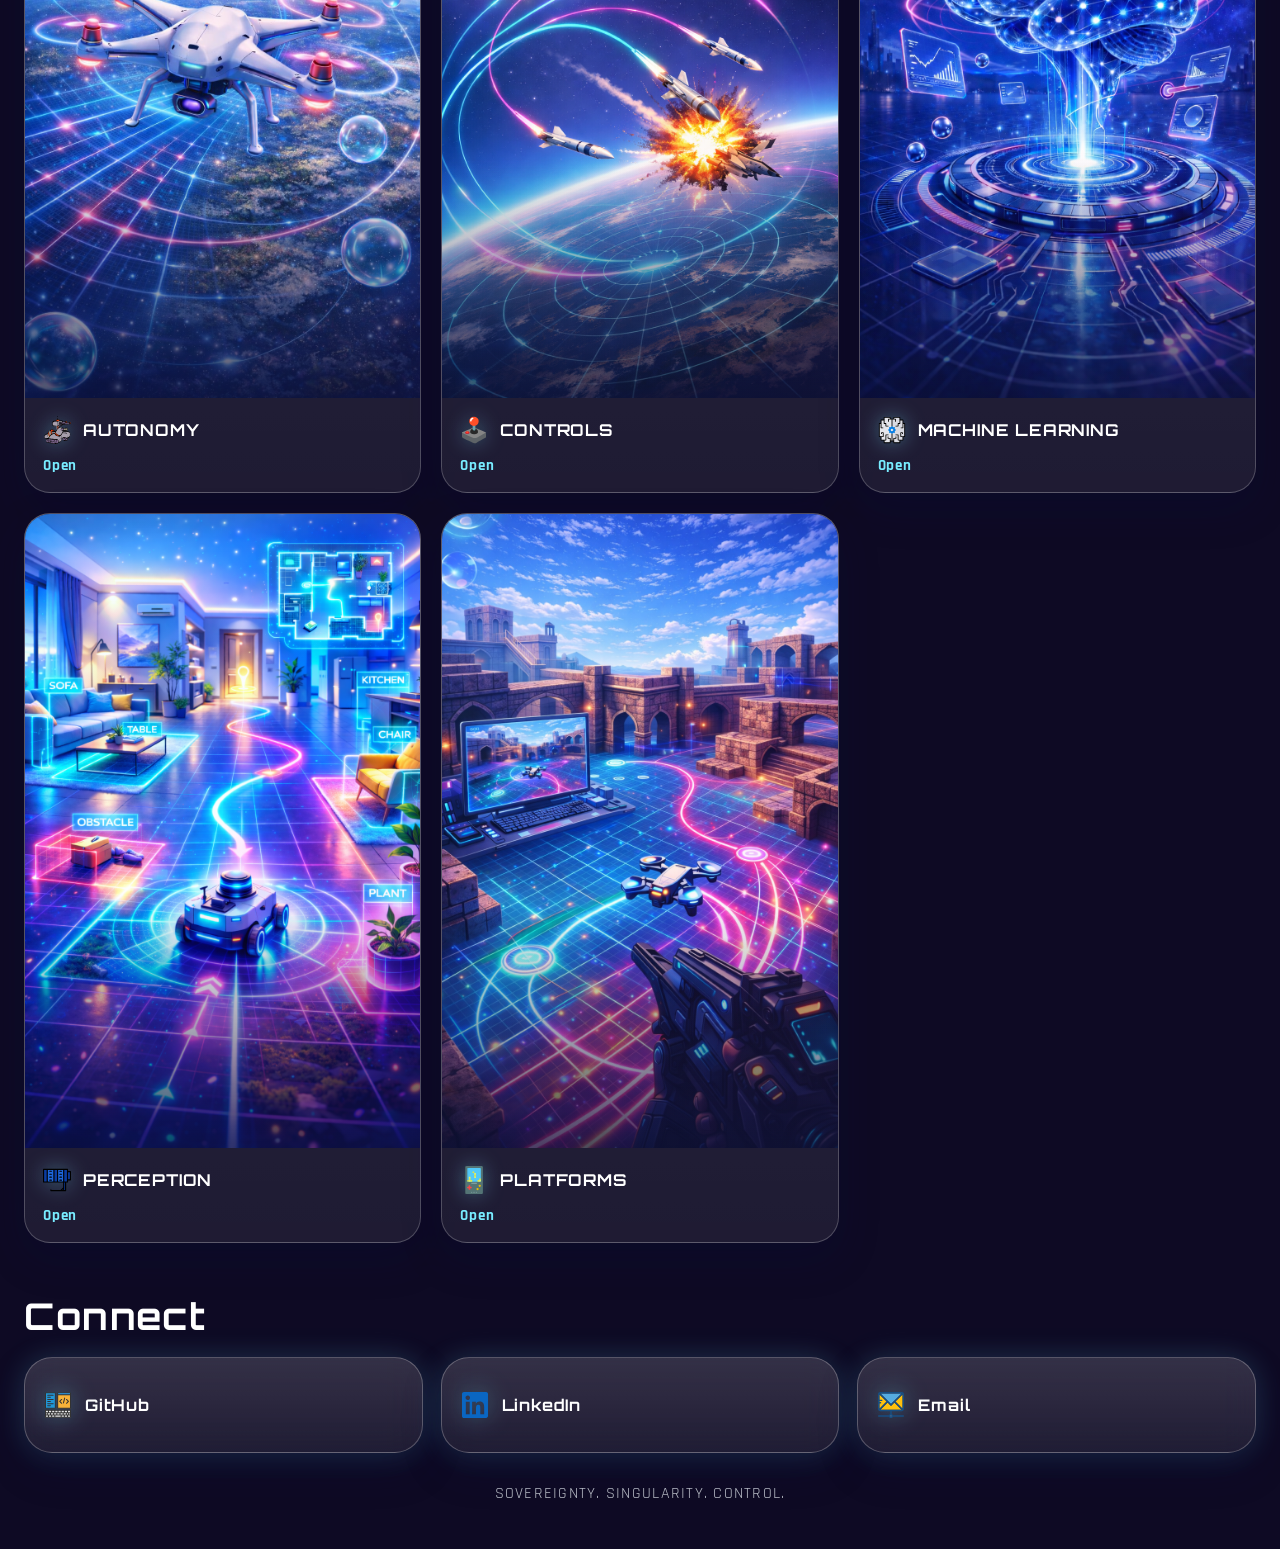
==== commit fbe6f28e: "(v1.3_launch)" ====
--- a/index.html
+++ b/index.html
@@ -73,13 +73,9 @@
           <h1>
           ABOUT ME!
           </h1>
-          <h2>
-            I am a robotics and control systems engineer working at the intersection of autonomy, multi-robot coordination, reinforcement learning, and machine perception. My work explores how classical control theory and modern machine learning combine to build interpretable and reliable autonomous systems.
-            <br><br>
-            In addition, I also design lightweight experimental platforms and simulation environments to study navigation, coordination, and decision-making in robotic systems. Beyond formal showcase work, I enjoy experimenting with autonomous agents in unconventional environments, from ultra-lightweight drone simulators to reinforcement-learning bots in classic open-source game engines such as Doom and Quake III Arena.
-            <br><br>
-            These explorations often serve as experimental sandboxes for testing ideas in autonomy, control, and learning. If you are working on interesting ideas in robotics, autonomy, or intelligent systems, or enjoy experimenting with unconventional autonomy work, feel free to reach out (see contact links at the bottom of the page).
-          </h2>
+          <h3>
+            I am a robotics and control systems engineer working at the intersection of autonomy, multi-robot coordination, reinforcement learning, and machine perception. My work explores how classical control theory and modern machine learning combine to build interpretable and reliable autonomous systems. In addition, I also design lightweight experimental platforms and simulation environments to study navigation, coordination, and decision-making in robotic systems. Beyond formal showcase work, I enjoy experimenting with autonomous agents in unconventional environments, from ultra-lightweight drone simulators to reinforcement-learning bots in classic open-source game engines such as Doom and Quake III Arena. These explorations often serve as experimental sandboxes for testing ideas in autonomy, control, and learning.<br><br>If you are working on interesting ideas in robotics, autonomy, or intelligent systems, or enjoy experimenting with unconventional autonomy work, feel free to reach out (see contact links at the bottom of the page).
+          </h3>
         </div>
       </section>
 
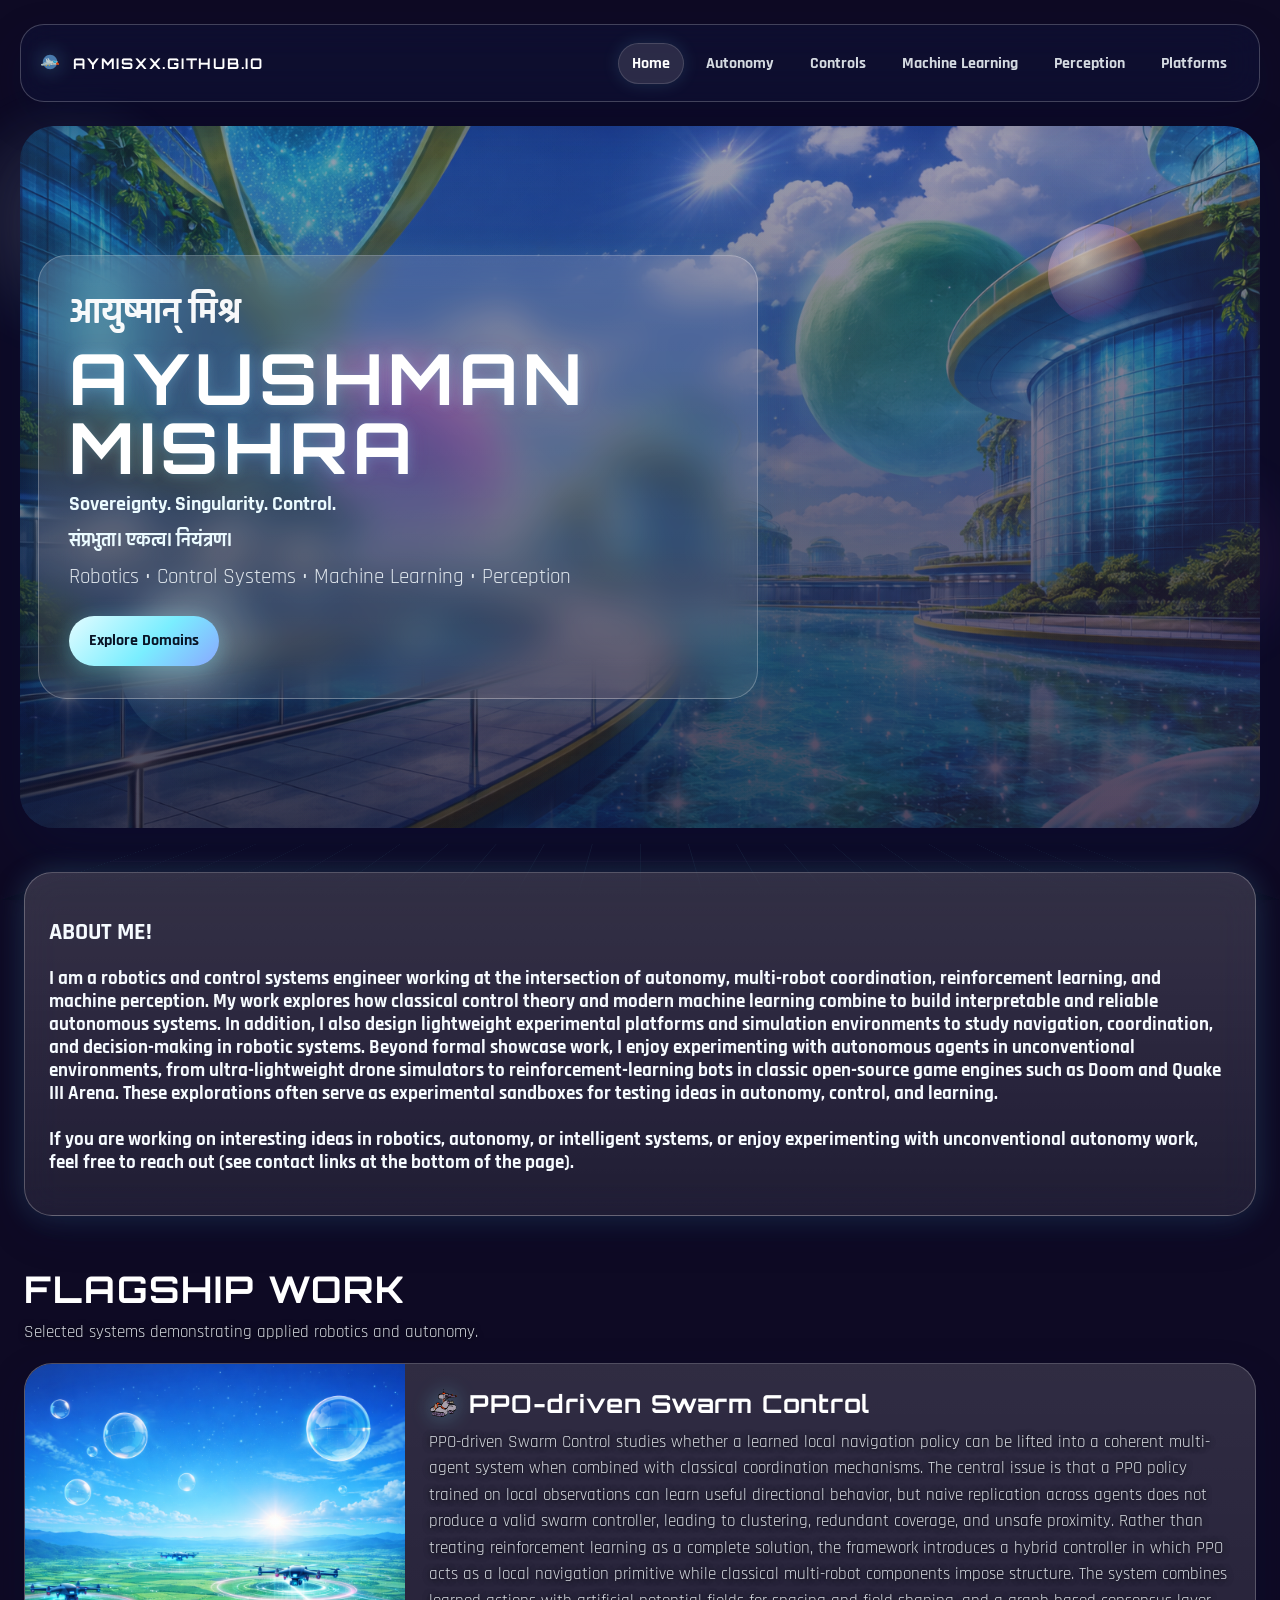
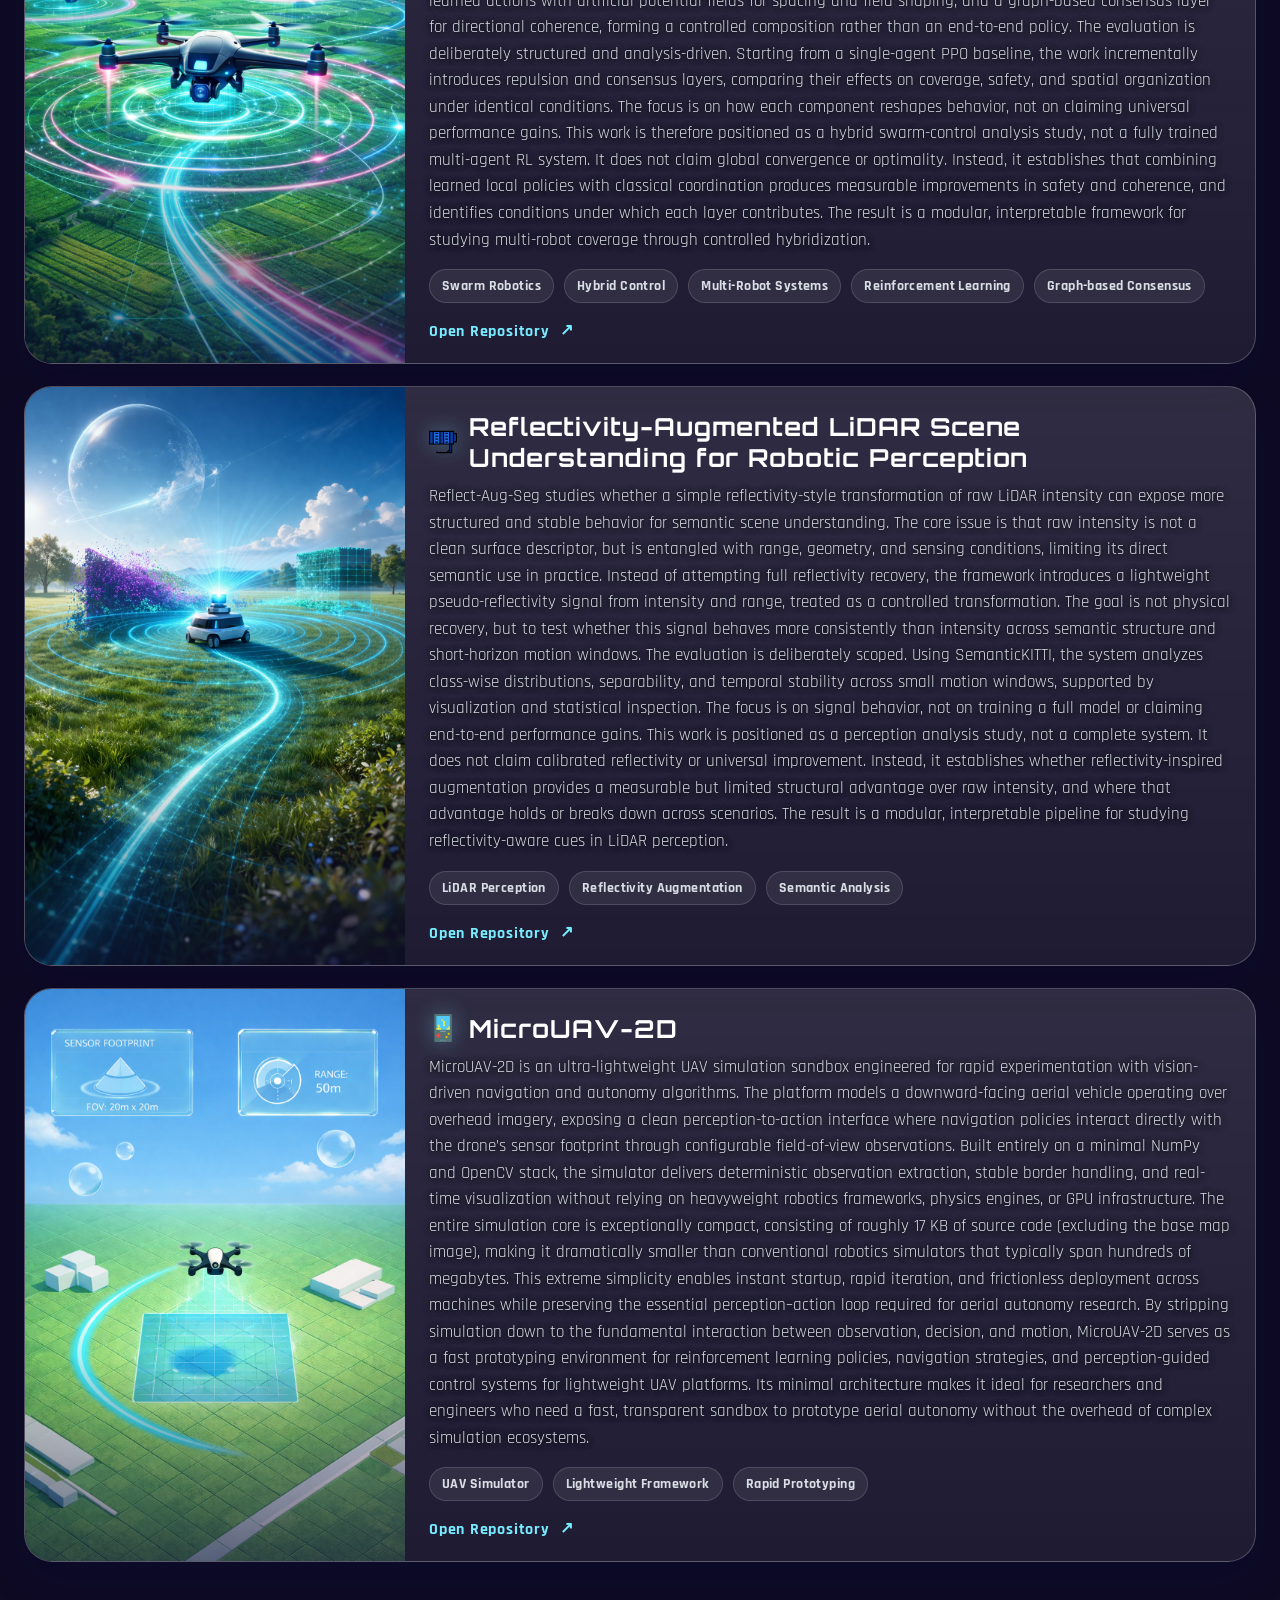
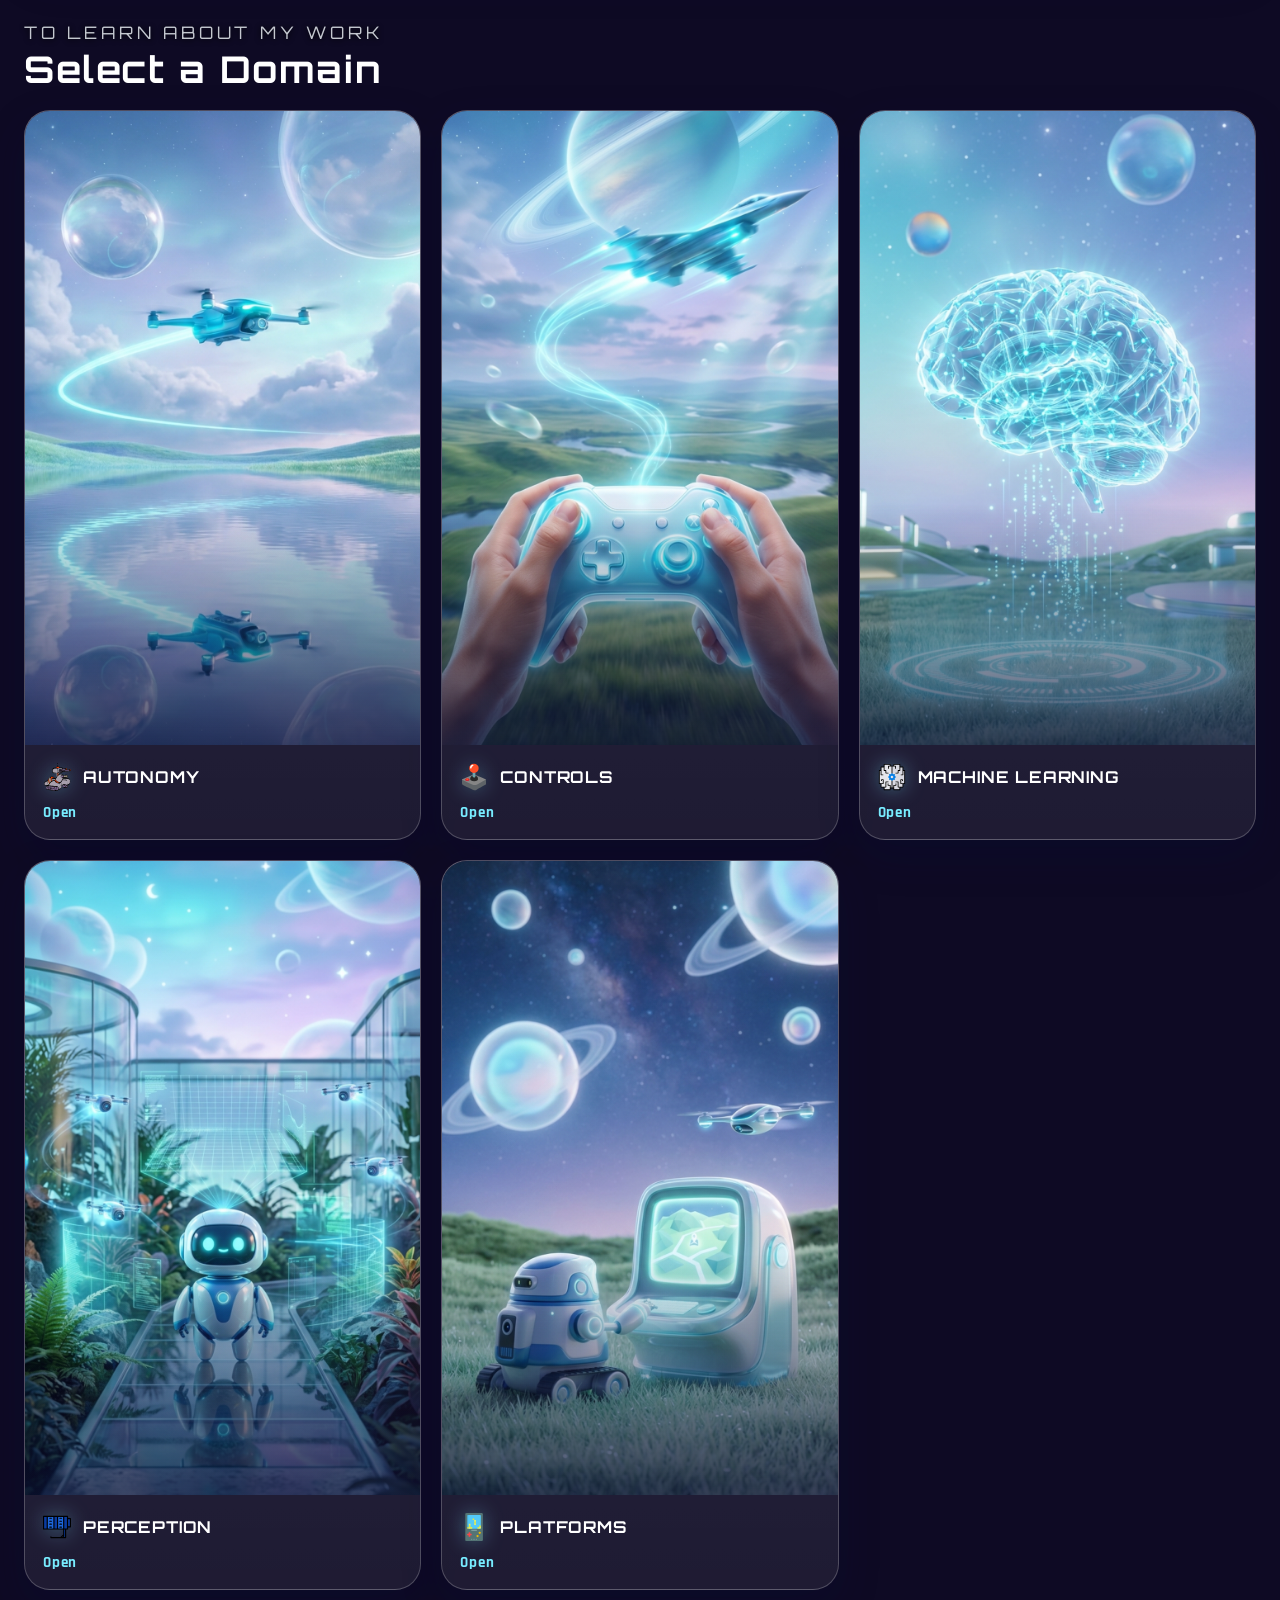
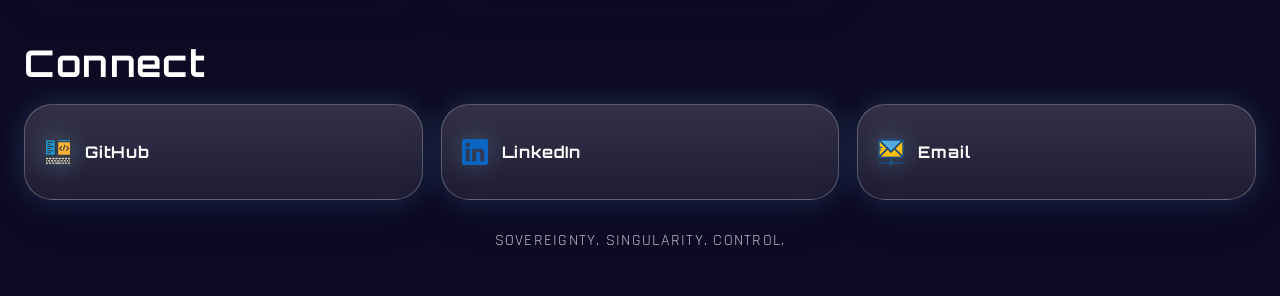
==== commit bd796cb2: "(v1.9_launch)" ====
--- a/index.html
+++ b/index.html
@@ -79,6 +79,169 @@
         </div>
       </section>
 
+<section class="projects-section" id="featured">
+
+  <div class="section-heading">
+    <h2>FLAGSHIP WORK</h2>
+<p>
+  Selected systems demonstrating applied robotics and autonomy.
+</p>
+  </div>
+
+  <div class="projects-grid">
+
+<a
+  href="https://github.com/aymisxx/ppo-driven-swarm-control"
+  target="_blank"
+  class="project-card"
+>
+
+  <div class="project-image-wrap">
+    <img src="assets/projects/ppo-driven-swarm-control.png">
+  </div>
+
+  <div class="project-content">
+
+    <div class="project-topline">
+      <img src="assets/icons/autonomy.svg" class="project-icon">
+      <h3 class="project-title">
+        PPO-driven Swarm Control
+      </h3>
+    </div>
+
+    <p class="project-description">
+      PPO-driven Swarm Control studies whether a learned local navigation policy
+can be lifted into a coherent multi-agent system when combined with classical
+coordination mechanisms. The central issue is that a PPO policy trained on
+local observations can learn useful directional behavior, but naive replication
+across agents does not produce a valid swarm controller, leading to
+clustering, redundant coverage, and unsafe proximity.
+
+Rather than treating reinforcement learning as a complete solution, the
+framework introduces a hybrid controller in which PPO acts as a local
+navigation primitive while classical multi-robot components impose structure.
+The system combines learned actions with artificial potential fields for
+spacing and field shaping, and a graph-based consensus layer for directional
+coherence, forming a controlled composition rather than an end-to-end policy.
+
+The evaluation is deliberately structured and analysis-driven. Starting from
+a single-agent PPO baseline, the work incrementally introduces repulsion and
+consensus layers, comparing their effects on coverage, safety, and spatial
+organization under identical conditions. The focus is on how each component
+reshapes behavior, not on claiming universal performance gains.
+
+This work is therefore positioned as a hybrid swarm-control analysis study,
+not a fully trained multi-agent RL system. It does not claim global convergence
+or optimality. Instead, it establishes that combining learned local policies
+with classical coordination produces measurable improvements in safety and
+coherence, and identifies conditions under which each layer contributes.
+The result is a modular, interpretable framework for studying multi-robot
+coverage through controlled hybridization.
+    </p>
+
+    <div class="project-tags">
+      <span class="project-tag">Swarm Robotics</span>
+      <span class="project-tag">Hybrid Control</span>
+      <span class="project-tag">Multi-Robot Systems</span>
+      <span class="project-tag">Reinforcement Learning</span>
+      <span class="project-tag">Graph-based Consensus</span>
+    </div>
+
+    <span class="project-cta">Open Repository</span>
+
+  </div>
+
+</a>
+
+<a
+  href="https://github.com/aymisxx/reflect-aug-seg"
+  target="_blank"
+  class="project-card"
+>
+
+  <div class="project-image-wrap">
+    <img src="assets/projects/reflect-aug-seg.png">
+  </div>
+
+  <div class="project-content">
+
+    <div class="project-topline">
+      <img src="assets/icons/perception.svg" class="project-icon">
+      <h3 class="project-title">
+        Reflectivity-Augmented LiDAR Scene Understanding for Robotic Perception
+      </h3>
+    </div>
+
+    <p class="project-description">
+      Reflect-Aug-Seg studies whether a simple reflectivity-style transformation
+of raw LiDAR intensity can expose more structured and stable behavior for
+semantic scene understanding. The core issue is that raw intensity is not
+a clean surface descriptor, but is entangled with range, geometry, and
+sensing conditions, limiting its direct semantic use in practice.
+
+Instead of attempting full reflectivity recovery, the framework introduces
+a lightweight pseudo-reflectivity signal from intensity and range, treated
+as a controlled transformation. The goal is not physical recovery, but to
+test whether this signal behaves more consistently than intensity across
+semantic structure and short-horizon motion windows.
+
+The evaluation is deliberately scoped. Using SemanticKITTI, the system
+analyzes class-wise distributions, separability, and temporal stability
+across small motion windows, supported by visualization and statistical
+inspection. The focus is on signal behavior, not on training a full model
+or claiming end-to-end performance gains.
+
+This work is positioned as a perception analysis study, not a complete
+system. It does not claim calibrated reflectivity or universal improvement.
+Instead, it establishes whether reflectivity-inspired augmentation provides
+a measurable but limited structural advantage over raw intensity, and where
+that advantage holds or breaks down across scenarios. The result is a modular,
+interpretable pipeline for studying reflectivity-aware cues in LiDAR perception.
+    </p>
+
+    <div class="project-tags">
+      <span class="project-tag">LiDAR Perception</span>
+      <span class="project-tag">Reflectivity Augmentation</span>
+      <span class="project-tag">Semantic Analysis</span>
+    </div>
+
+    <span class="project-cta">Open Repository</span>
+
+  </div>
+
+</a>
+
+<a
+            href="https://github.com/aymisxx/MicroUAV-2D"
+            target="_blank"
+            rel="noopener noreferrer"
+            class="project-card"
+            aria-label="Open MicroUAV-2D repository"
+          >
+            <div class="project-image-wrap">
+              <img src="assets/projects/microuav-2d.png" alt="MicroUAV-2D project artwork" />
+            </div>
+            <div class="project-content">
+              <div class="project-topline">
+                <img src="assets/icons/platforms.svg" alt="" class="project-icon" />
+                <h3 class="project-title">MicroUAV-2D</h3>
+              </div>
+              <p class="project-description">
+                MicroUAV-2D is an ultra-lightweight UAV simulation sandbox engineered for rapid experimentation with vision-driven navigation and autonomy algorithms. The platform models a downward-facing aerial vehicle operating over overhead imagery, exposing a clean perception-to-action interface where navigation policies interact directly with the drone’s sensor footprint through configurable field-of-view observations. Built entirely on a minimal NumPy and OpenCV stack, the simulator delivers deterministic observation extraction, stable border handling, and real-time visualization without relying on heavyweight robotics frameworks, physics engines, or GPU infrastructure. The entire simulation core is exceptionally compact, consisting of roughly 17 KB of source code (excluding the base map image), making it dramatically smaller than conventional robotics simulators that typically span hundreds of megabytes. This extreme simplicity enables instant startup, rapid iteration, and frictionless deployment across machines while preserving the essential perception–action loop required for aerial autonomy research. By stripping simulation down to the fundamental interaction between observation, decision, and motion, MicroUAV-2D serves as a fast prototyping environment for reinforcement learning policies, navigation strategies, and perception-guided control systems for lightweight UAV platforms. Its minimal architecture makes it ideal for researchers and engineers who need a fast, transparent sandbox to prototype aerial autonomy without the overhead of complex simulation ecosystems.
+              </p>
+              <div class="project-tags">
+                <span class="project-tag">UAV Simulator</span>
+                <span class="project-tag">Lightweight Framework</span>
+                <span class="project-tag">Rapid Prototyping</span>
+              </div>
+              <span class="project-cta">Open Repository</span>
+            </div>
+          </a>
+
+  </div>
+
+</section>
+
       <section class="domains-section" id="domains">
         <div class="section-heading">
           <p class="section-tag">TO LEARN ABOUT MY WORK</p>
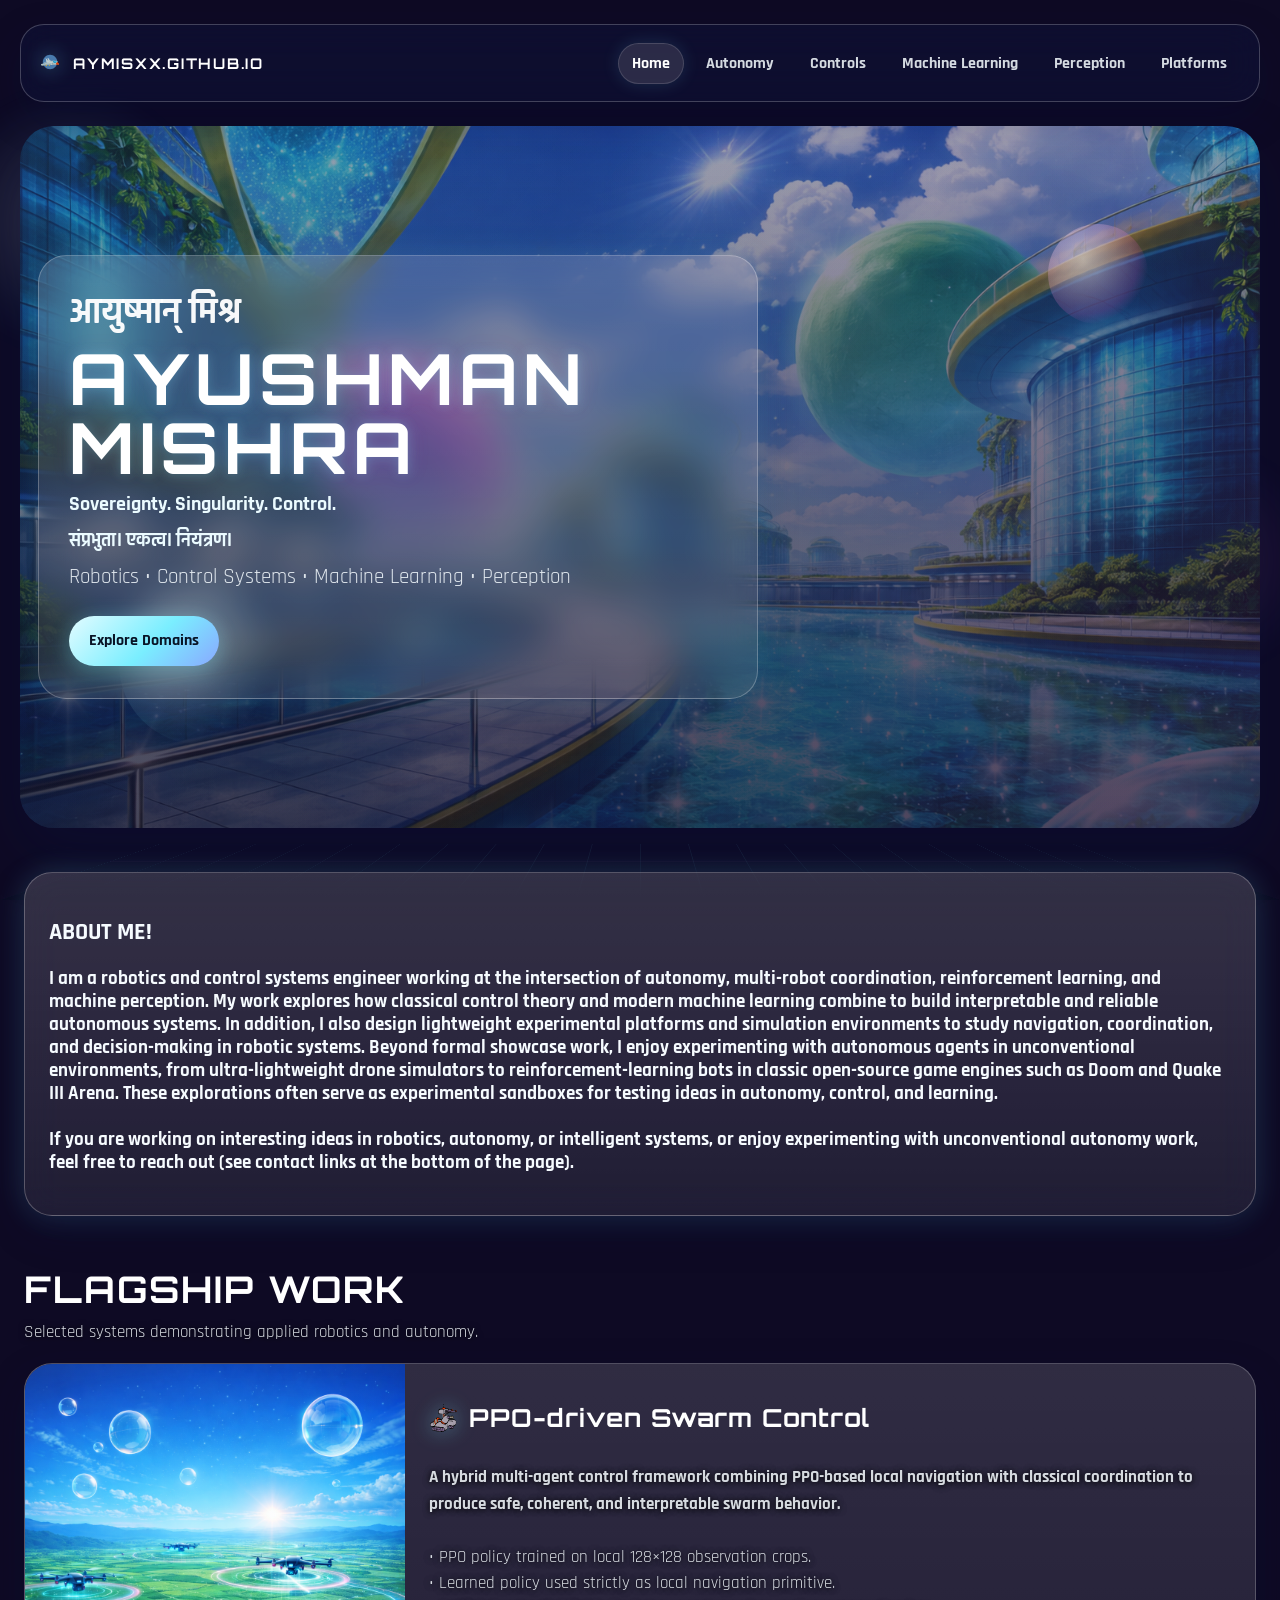
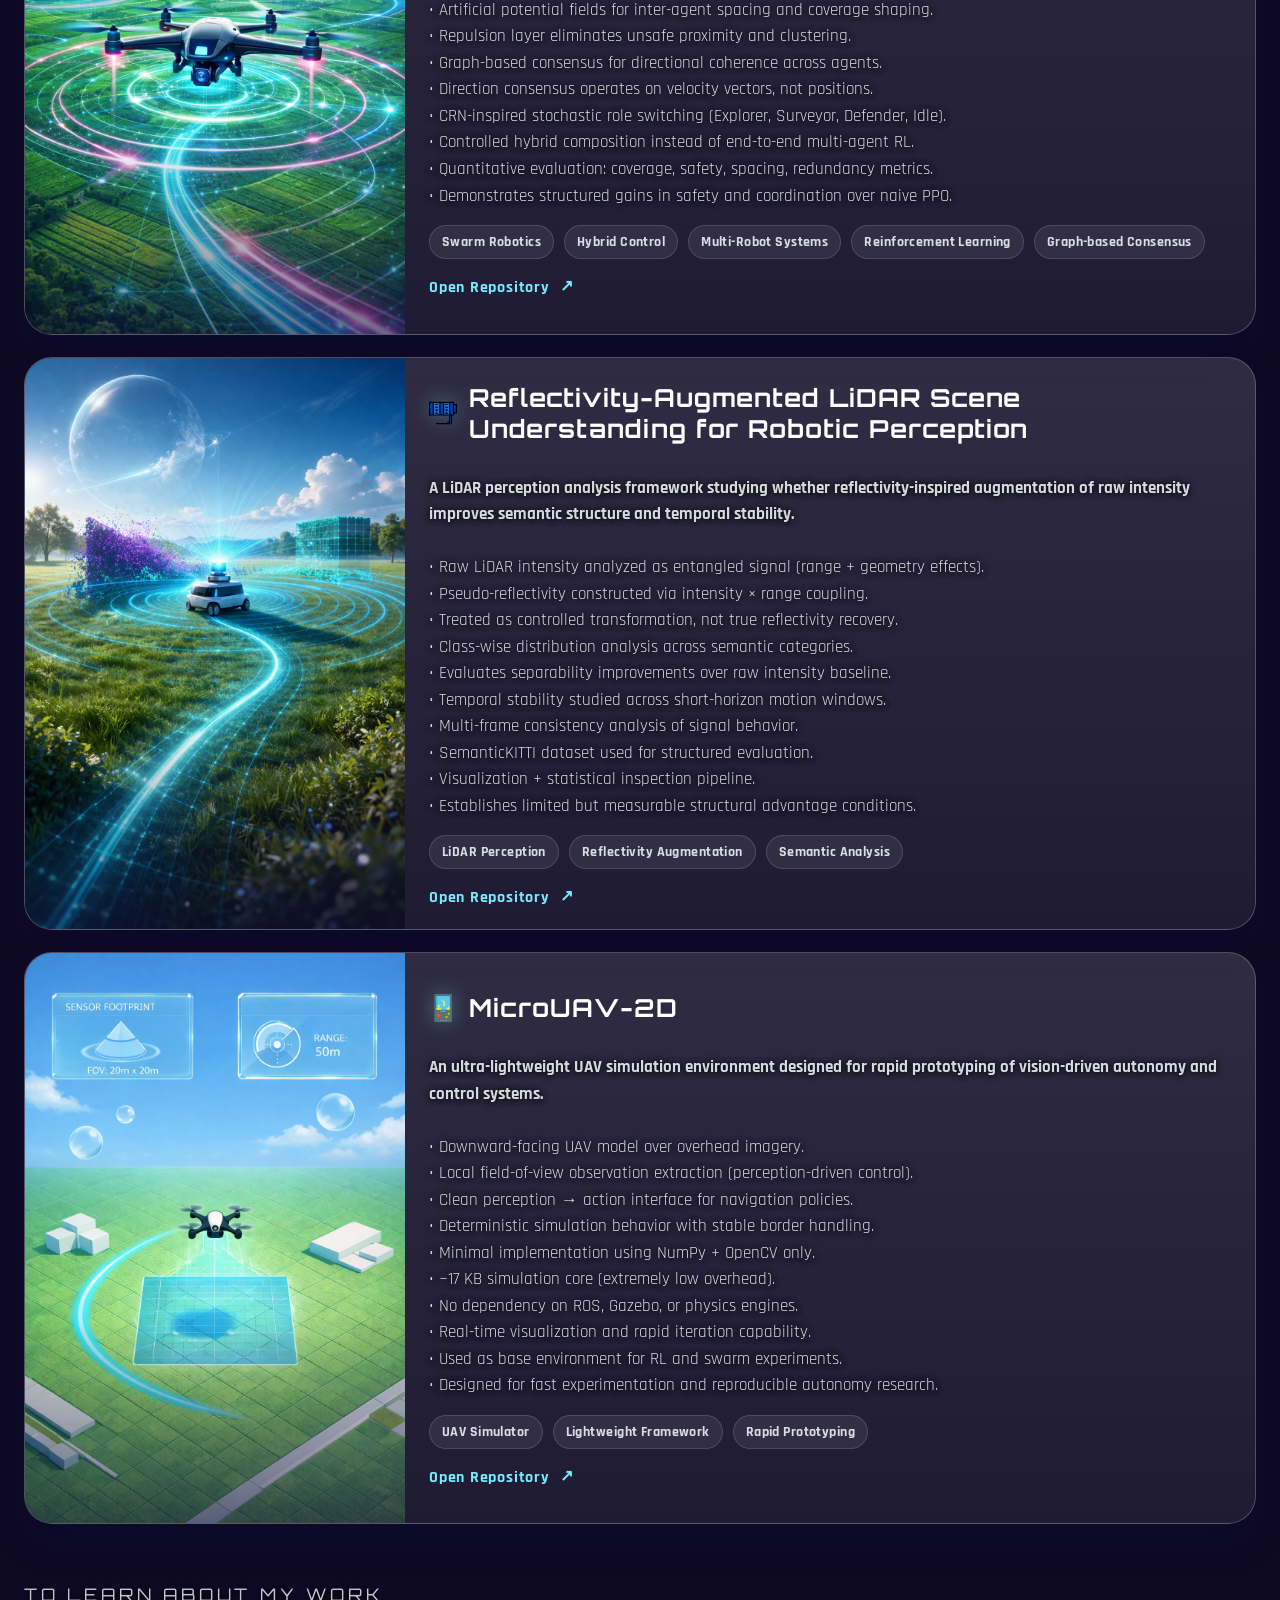
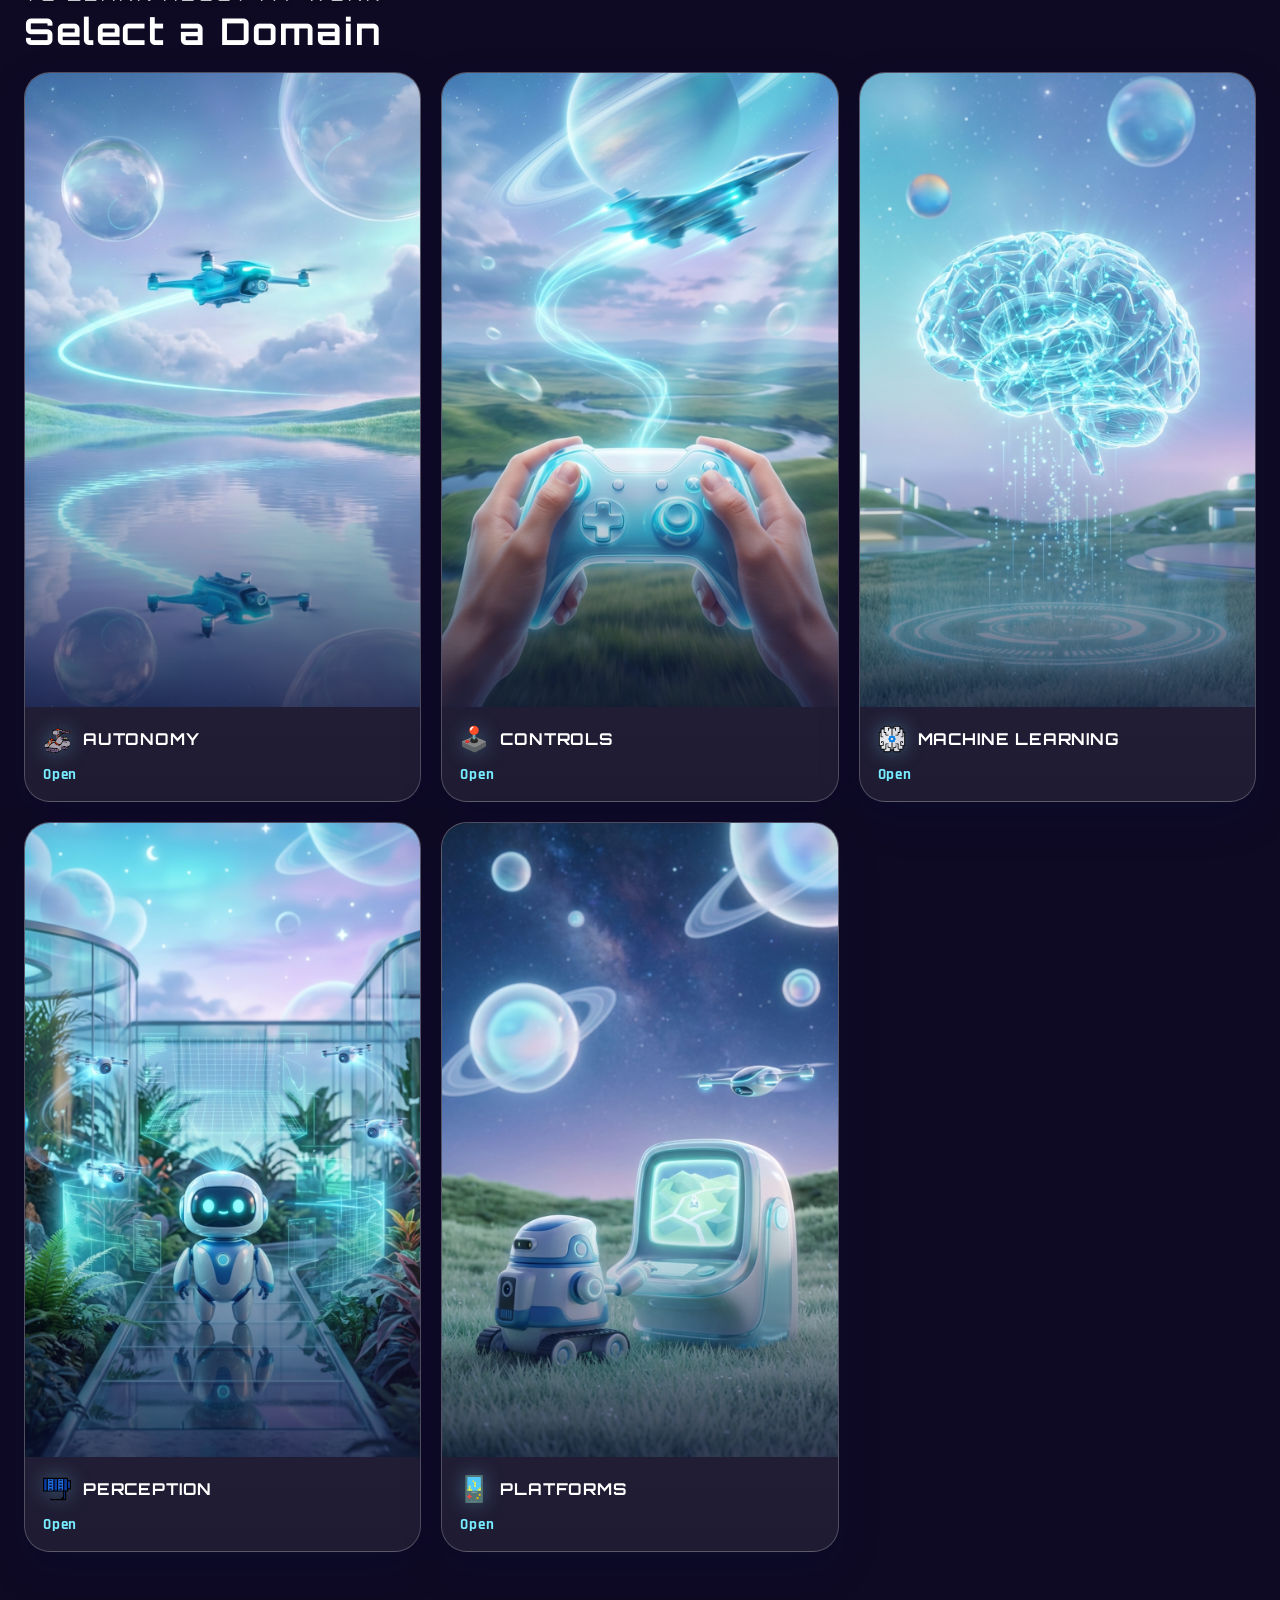
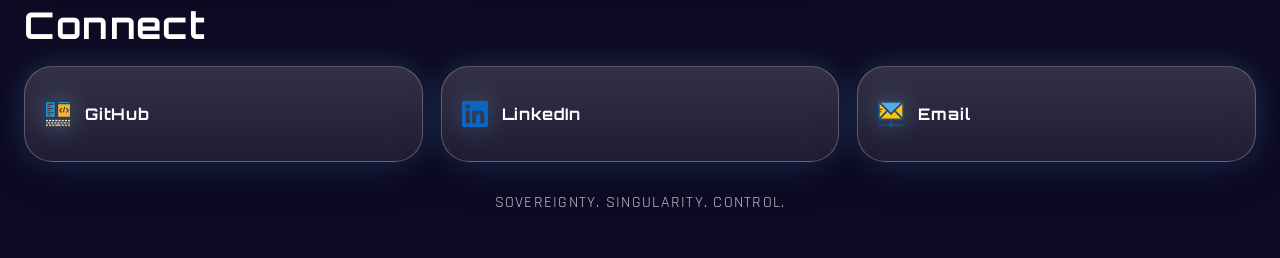
==== commit 2d7541a0: "(v1.9_launch)" ====
--- a/index.html
+++ b/index.html
@@ -108,36 +108,25 @@
         PPO-driven Swarm Control
       </h3>
     </div>
-
+<br>
     <p class="project-description">
-      PPO-driven Swarm Control studies whether a learned local navigation policy
-can be lifted into a coherent multi-agent system when combined with classical
-coordination mechanisms. The central issue is that a PPO policy trained on
-local observations can learn useful directional behavior, but naive replication
-across agents does not produce a valid swarm controller, leading to
-clustering, redundant coverage, and unsafe proximity.
-
-Rather than treating reinforcement learning as a complete solution, the
-framework introduces a hybrid controller in which PPO acts as a local
-navigation primitive while classical multi-robot components impose structure.
-The system combines learned actions with artificial potential fields for
-spacing and field shaping, and a graph-based consensus layer for directional
-coherence, forming a controlled composition rather than an end-to-end policy.
-
-The evaluation is deliberately structured and analysis-driven. Starting from
-a single-agent PPO baseline, the work incrementally introduces repulsion and
-consensus layers, comparing their effects on coverage, safety, and spatial
-organization under identical conditions. The focus is on how each component
-reshapes behavior, not on claiming universal performance gains.
-
-This work is therefore positioned as a hybrid swarm-control analysis study,
-not a fully trained multi-agent RL system. It does not claim global convergence
-or optimality. Instead, it establishes that combining learned local policies
-with classical coordination produces measurable improvements in safety and
-coherence, and identifies conditions under which each layer contributes.
-The result is a modular, interpretable framework for studying multi-robot
-coverage through controlled hybridization.
-    </p>
+    <strong>
+  A hybrid multi-agent control framework combining PPO-based local navigation with classical coordination to produce safe, coherent, and interpretable swarm behavior.<br><br>
+  </strong>
+</p>
+
+<p class="project-description">
+  • PPO policy trained on local 128×128 observation crops.<br>
+  • Learned policy used strictly as local navigation primitive.<br>
+  • Artificial potential fields for inter-agent spacing and coverage shaping.<br>
+  • Repulsion layer eliminates unsafe proximity and clustering.<br>
+  • Graph-based consensus for directional coherence across agents.<br>
+  • Direction consensus operates on velocity vectors, not positions.<br>
+  • CRN-inspired stochastic role switching (Explorer, Surveyor, Defender, Idle).<br>
+  • Controlled hybrid composition instead of end-to-end multi-agent RL.<br>
+  • Quantitative evaluation: coverage, safety, spacing, redundancy metrics.<br>
+  • Demonstrates structured gains in safety and coordination over naive PPO.<br>
+</p>
 
     <div class="project-tags">
       <span class="project-tag">Swarm Robotics</span>
@@ -171,33 +160,25 @@
         Reflectivity-Augmented LiDAR Scene Understanding for Robotic Perception
       </h3>
     </div>
-
+<br>
     <p class="project-description">
-      Reflect-Aug-Seg studies whether a simple reflectivity-style transformation
-of raw LiDAR intensity can expose more structured and stable behavior for
-semantic scene understanding. The core issue is that raw intensity is not
-a clean surface descriptor, but is entangled with range, geometry, and
-sensing conditions, limiting its direct semantic use in practice.
-
-Instead of attempting full reflectivity recovery, the framework introduces
-a lightweight pseudo-reflectivity signal from intensity and range, treated
-as a controlled transformation. The goal is not physical recovery, but to
-test whether this signal behaves more consistently than intensity across
-semantic structure and short-horizon motion windows.
-
-The evaluation is deliberately scoped. Using SemanticKITTI, the system
-analyzes class-wise distributions, separability, and temporal stability
-across small motion windows, supported by visualization and statistical
-inspection. The focus is on signal behavior, not on training a full model
-or claiming end-to-end performance gains.
-
-This work is positioned as a perception analysis study, not a complete
-system. It does not claim calibrated reflectivity or universal improvement.
-Instead, it establishes whether reflectivity-inspired augmentation provides
-a measurable but limited structural advantage over raw intensity, and where
-that advantage holds or breaks down across scenarios. The result is a modular,
-interpretable pipeline for studying reflectivity-aware cues in LiDAR perception.
-    </p>
+    <strong>
+  A LiDAR perception analysis framework studying whether reflectivity-inspired augmentation of raw intensity improves semantic structure and temporal stability.<br><br>
+  </strong>
+</p>
+
+<p class="project-description">
+  • Raw LiDAR intensity analyzed as entangled signal (range + geometry effects).<br>
+  • Pseudo-reflectivity constructed via intensity × range coupling.<br>
+  • Treated as controlled transformation, not true reflectivity recovery.<br>
+  • Class-wise distribution analysis across semantic categories.<br>
+  • Evaluates separability improvements over raw intensity baseline.<br>
+  • Temporal stability studied across short-horizon motion windows.<br>
+  • Multi-frame consistency analysis of signal behavior.<br>
+  • SemanticKITTI dataset used for structured evaluation.<br>
+  • Visualization + statistical inspection pipeline.<br>
+  • Establishes limited but measurable structural advantage conditions.<br>
+</p>
 
     <div class="project-tags">
       <span class="project-tag">LiDAR Perception</span>
@@ -226,9 +207,25 @@
                 <img src="assets/icons/platforms.svg" alt="" class="project-icon" />
                 <h3 class="project-title">MicroUAV-2D</h3>
               </div>
+              <br>
               <p class="project-description">
-                MicroUAV-2D is an ultra-lightweight UAV simulation sandbox engineered for rapid experimentation with vision-driven navigation and autonomy algorithms. The platform models a downward-facing aerial vehicle operating over overhead imagery, exposing a clean perception-to-action interface where navigation policies interact directly with the drone’s sensor footprint through configurable field-of-view observations. Built entirely on a minimal NumPy and OpenCV stack, the simulator delivers deterministic observation extraction, stable border handling, and real-time visualization without relying on heavyweight robotics frameworks, physics engines, or GPU infrastructure. The entire simulation core is exceptionally compact, consisting of roughly 17 KB of source code (excluding the base map image), making it dramatically smaller than conventional robotics simulators that typically span hundreds of megabytes. This extreme simplicity enables instant startup, rapid iteration, and frictionless deployment across machines while preserving the essential perception–action loop required for aerial autonomy research. By stripping simulation down to the fundamental interaction between observation, decision, and motion, MicroUAV-2D serves as a fast prototyping environment for reinforcement learning policies, navigation strategies, and perception-guided control systems for lightweight UAV platforms. Its minimal architecture makes it ideal for researchers and engineers who need a fast, transparent sandbox to prototype aerial autonomy without the overhead of complex simulation ecosystems.
-              </p>
+              <strong>
+  An ultra-lightweight UAV simulation environment designed for rapid prototyping of vision-driven autonomy and control systems.<br><br>
+  </strong>
+</p>
+
+<p class="project-description">
+  • Downward-facing UAV model over overhead imagery.<br>
+  • Local field-of-view observation extraction (perception-driven control).<br>
+  • Clean perception → action interface for navigation policies.<br>
+  • Deterministic simulation behavior with stable border handling.<br>
+  • Minimal implementation using NumPy + OpenCV only.<br>
+  • ~17 KB simulation core (extremely low overhead).<br>
+  • No dependency on ROS, Gazebo, or physics engines.<br>
+  • Real-time visualization and rapid iteration capability.<br>
+  • Used as base environment for RL and swarm experiments.<br>
+  • Designed for fast experimentation and reproducible autonomy research.<br>
+</p>
               <div class="project-tags">
                 <span class="project-tag">UAV Simulator</span>
                 <span class="project-tag">Lightweight Framework</span>
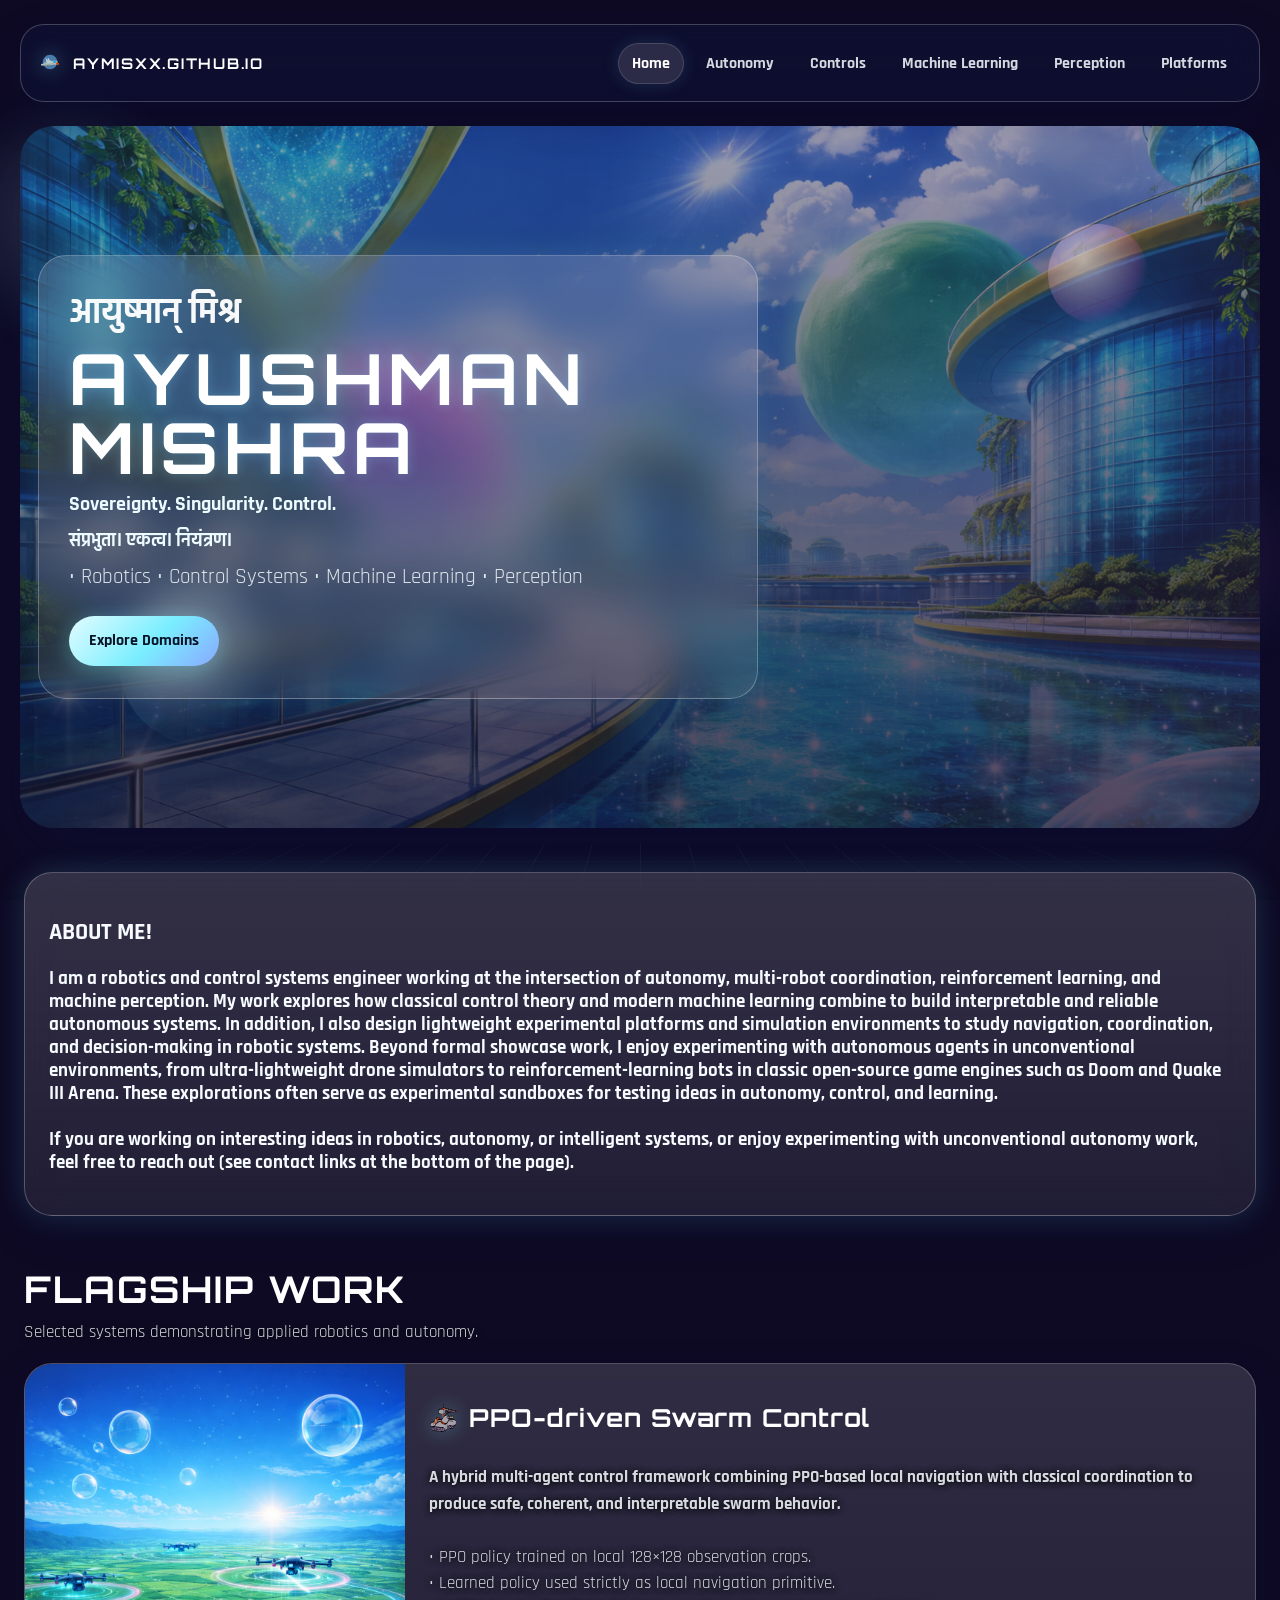
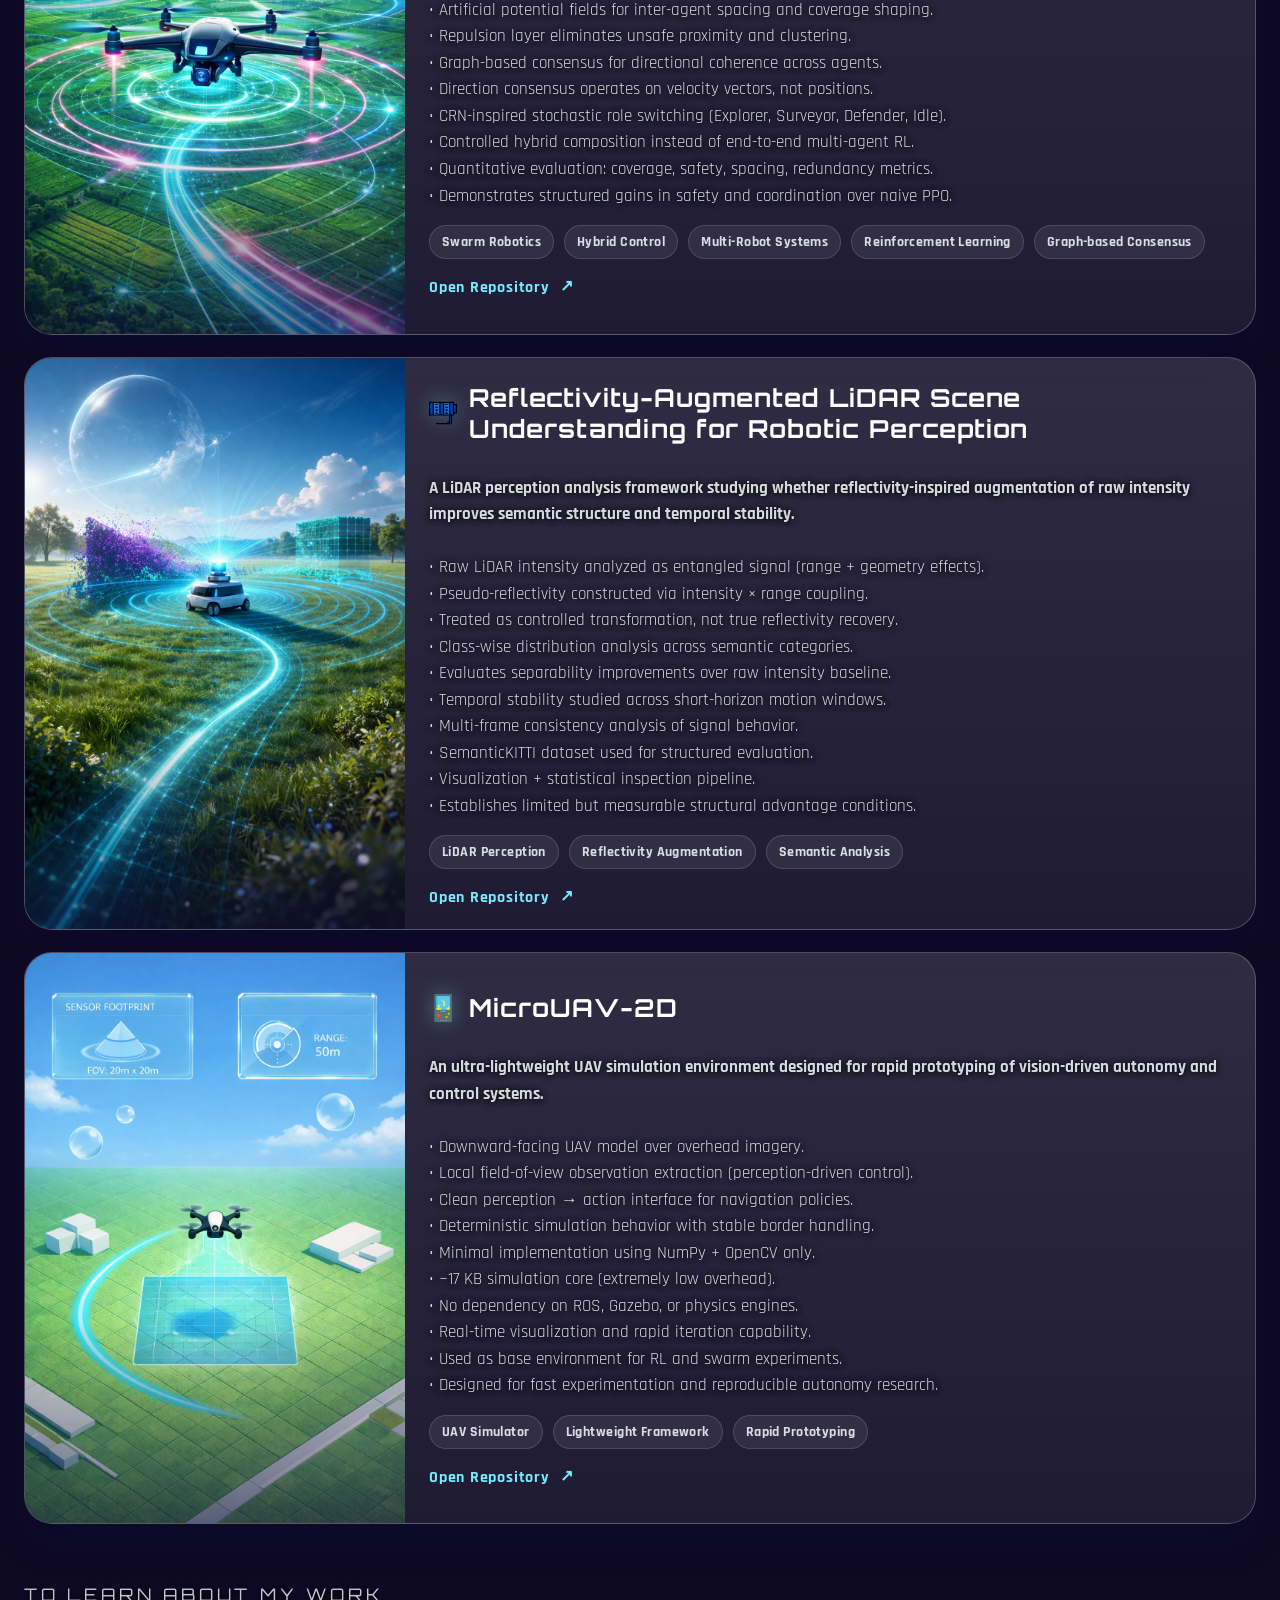
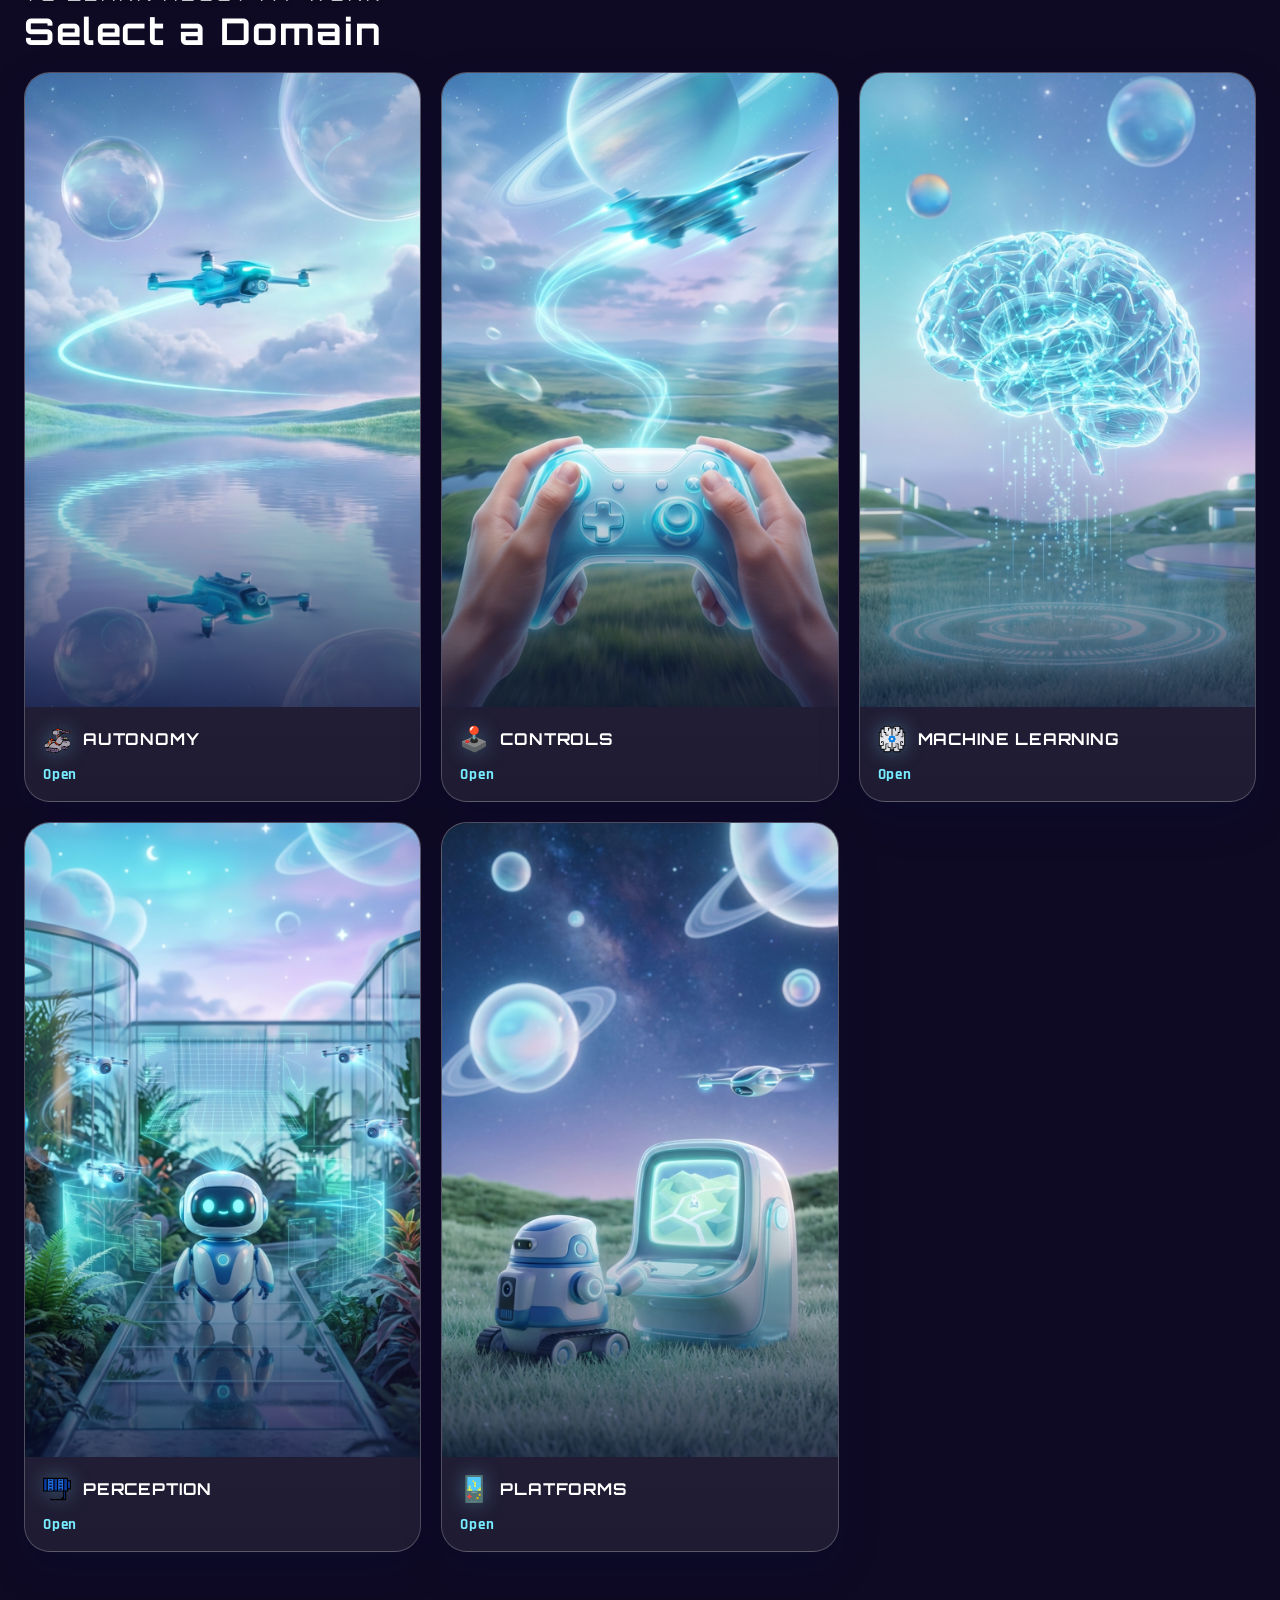
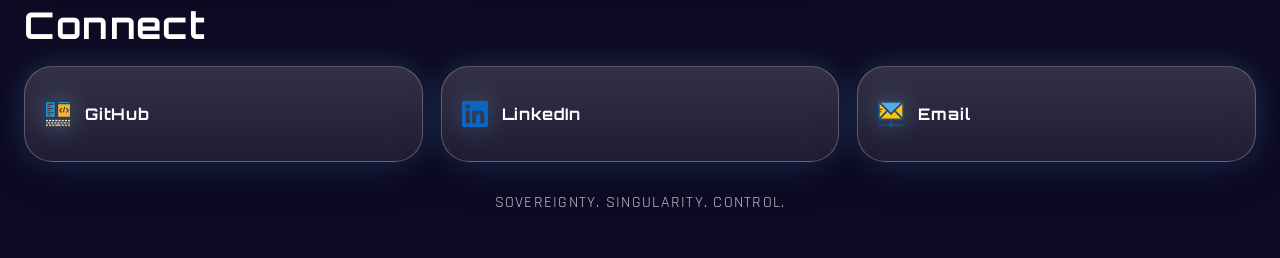
==== commit 3401317a: "(v1.9_launch)" ====
--- a/index.html
+++ b/index.html
@@ -58,7 +58,7 @@
           <p class="motto">Sovereignty. Singularity. Control.</p>
           <h1 class="motto">संप्रभुता। एकत्व। नियंत्रण।</h1>
           <p class="identity-statement">
-            Robotics • Control Systems • Machine Learning • Perception
+            • Robotics • Control Systems • Machine Learning • Perception
           </p>
 
           <div class="hero-actions">
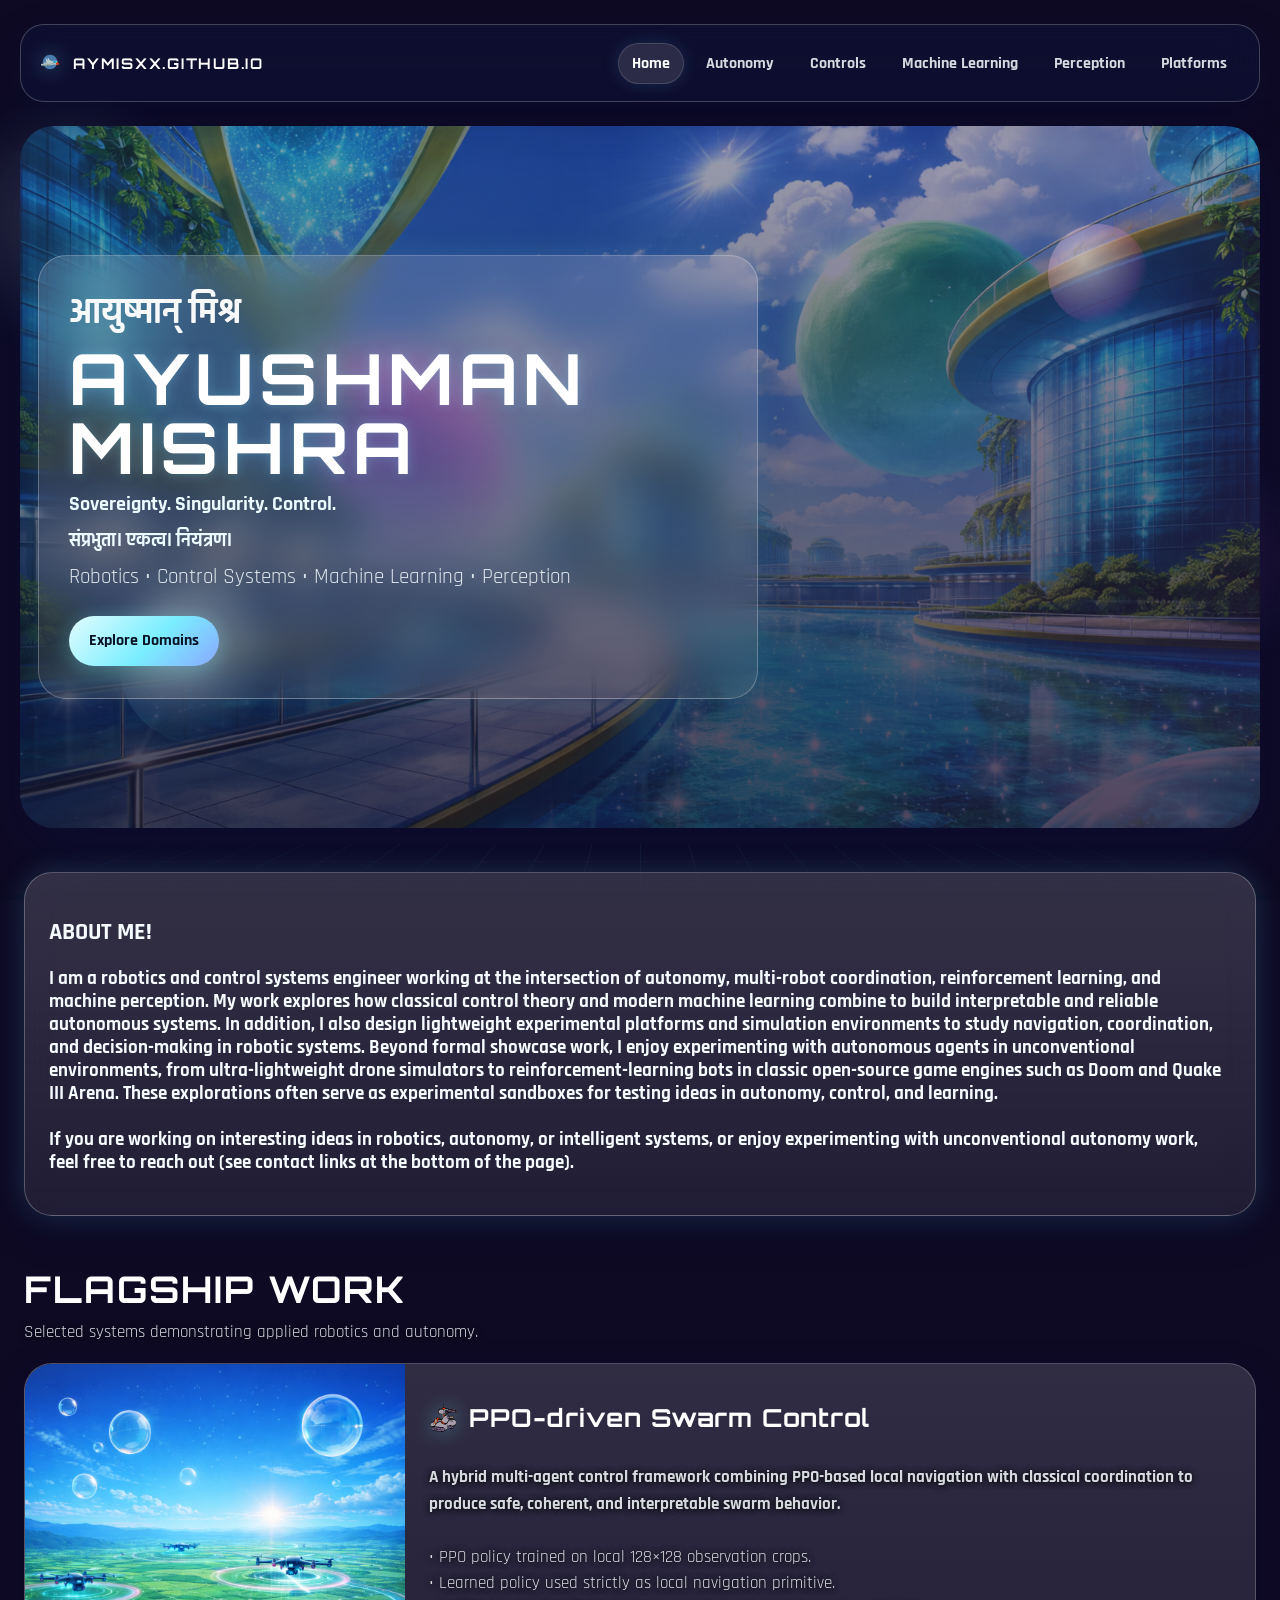
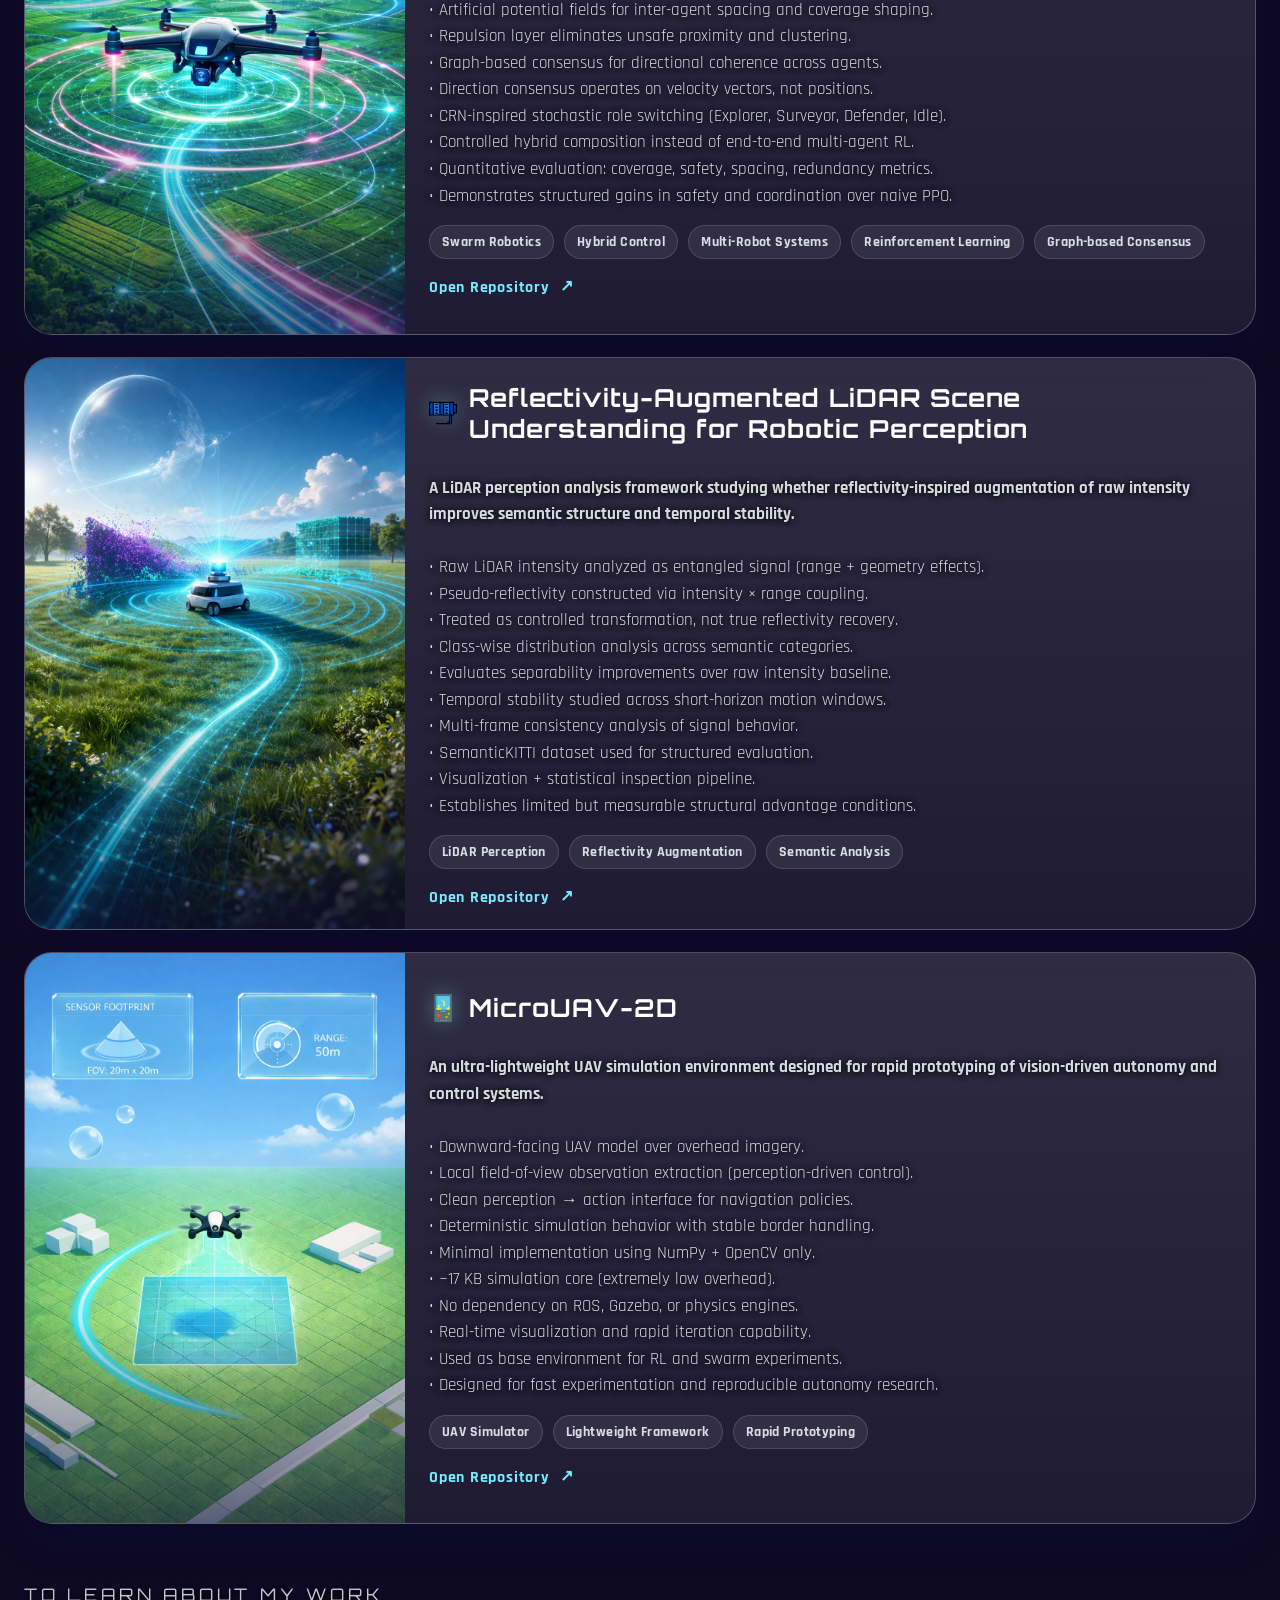
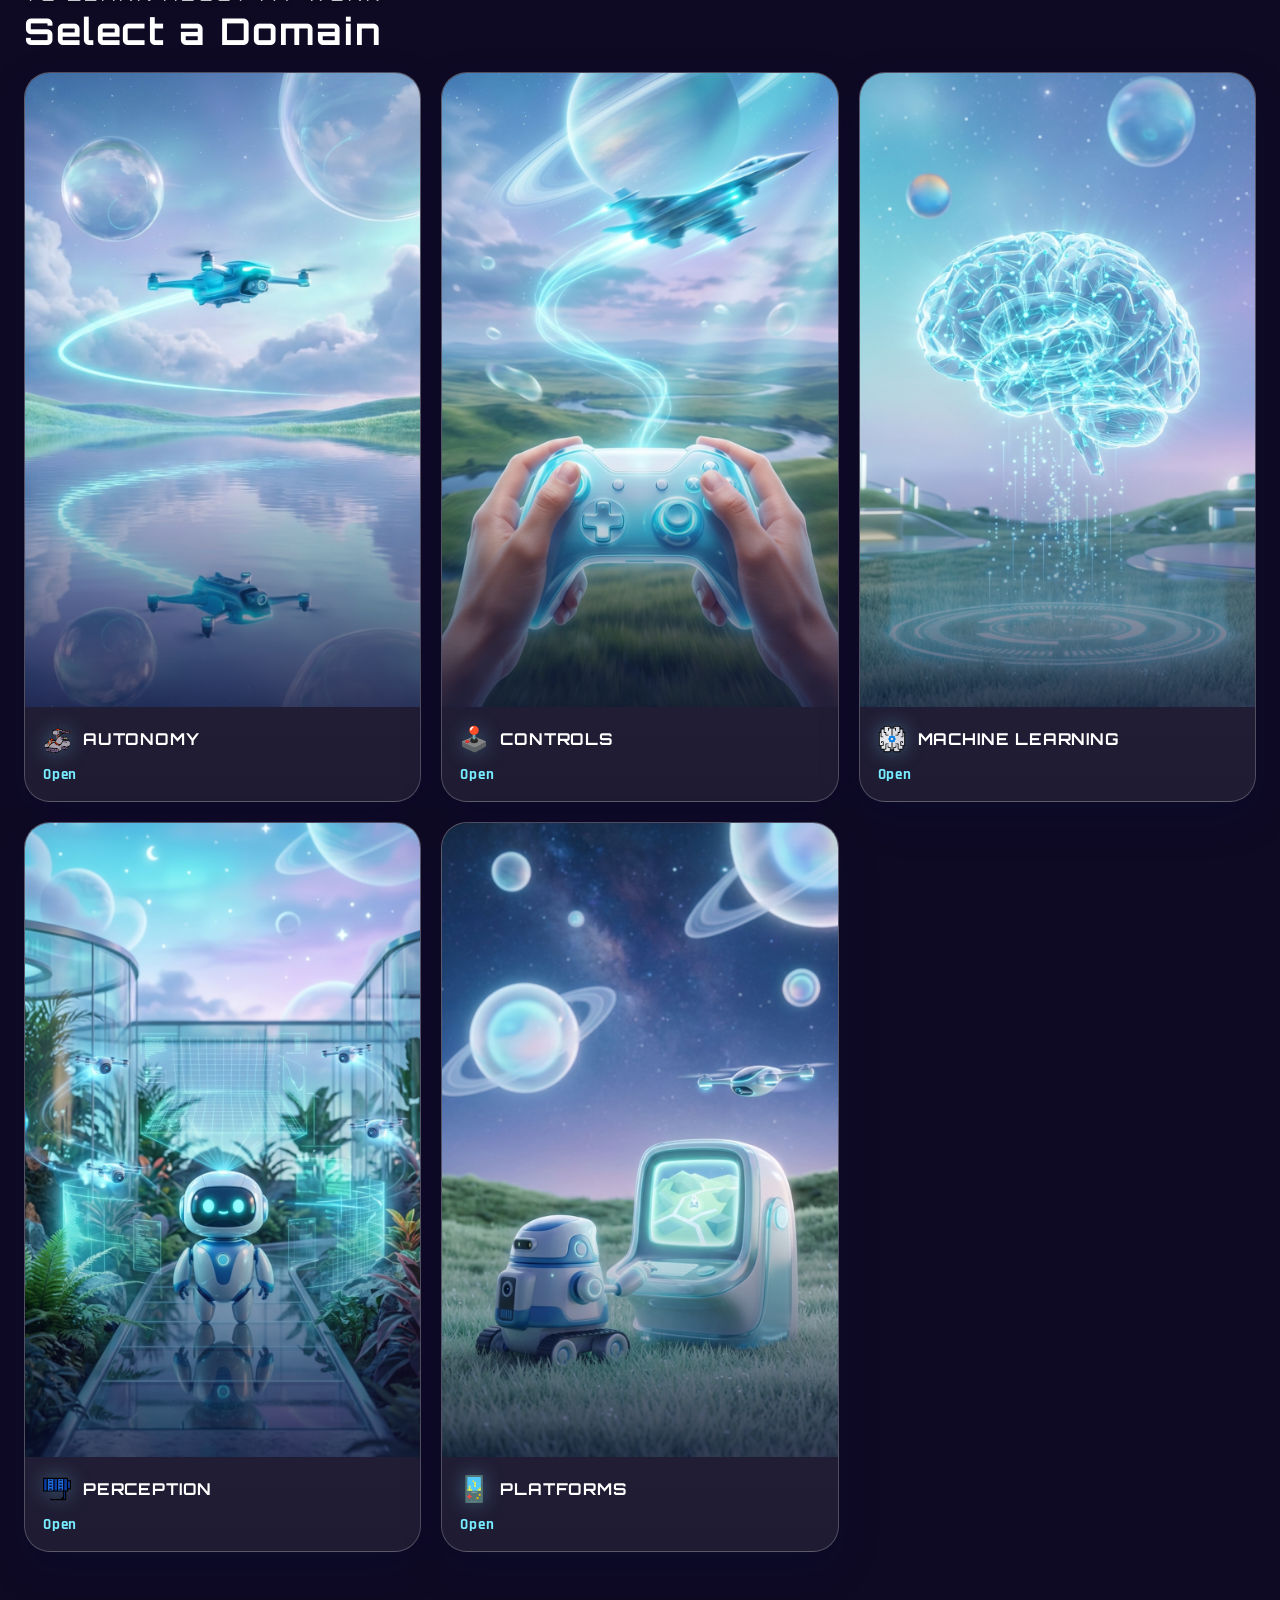
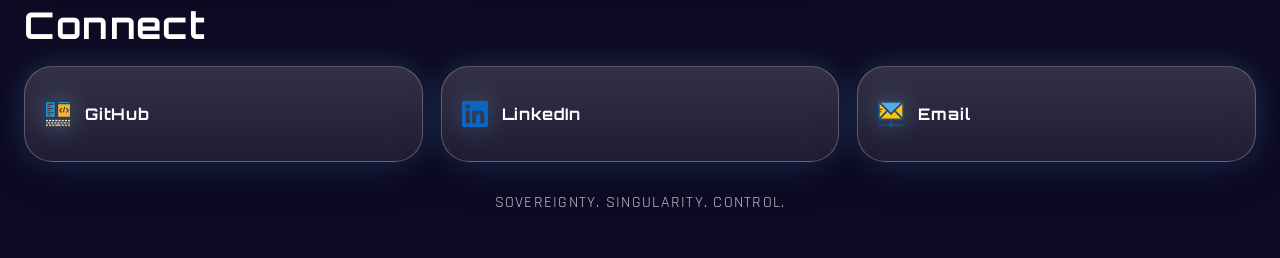
==== commit b1c71da3: "(v1.9_launch)" ====
--- a/index.html
+++ b/index.html
@@ -58,7 +58,7 @@
           <p class="motto">Sovereignty. Singularity. Control.</p>
           <h1 class="motto">संप्रभुता। एकत्व। नियंत्रण।</h1>
           <p class="identity-statement">
-            • Robotics • Control Systems • Machine Learning • Perception
+            Robotics • Control Systems • Machine Learning • Perception
           </p>
 
           <div class="hero-actions">
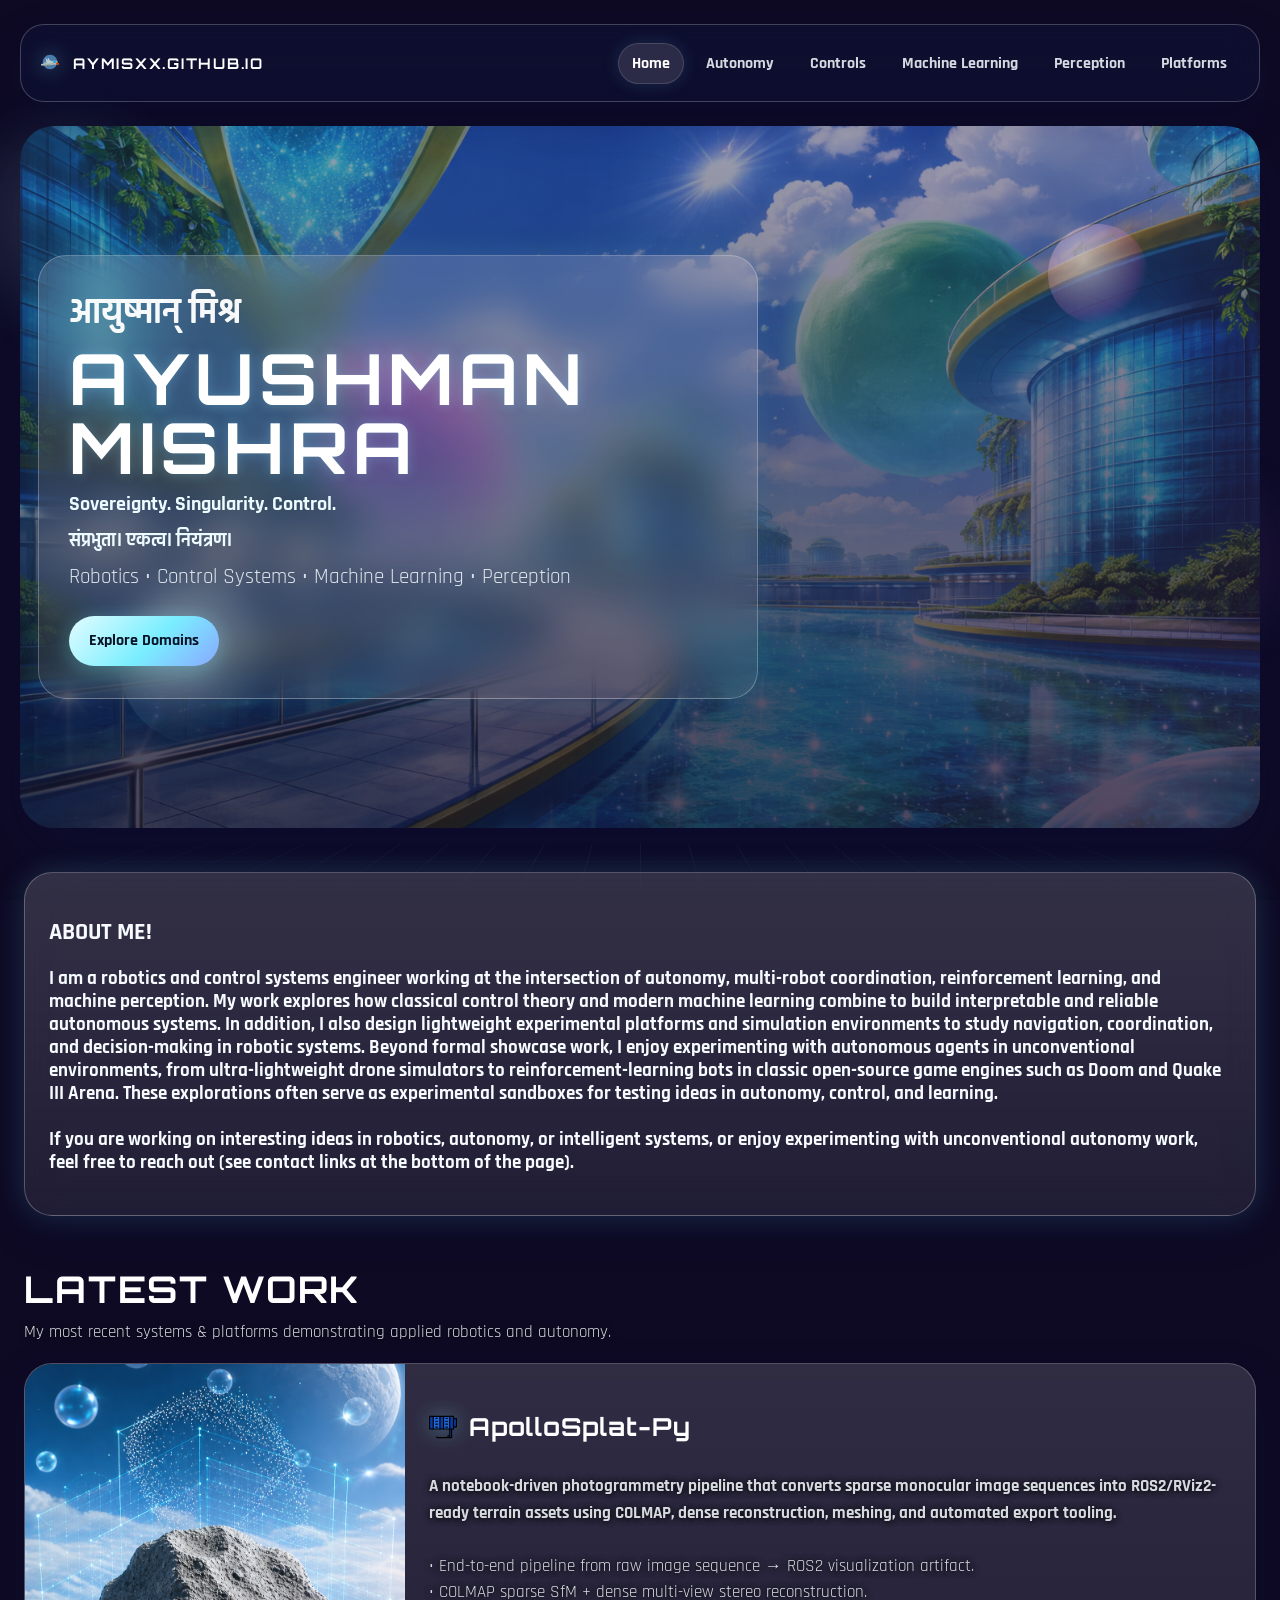
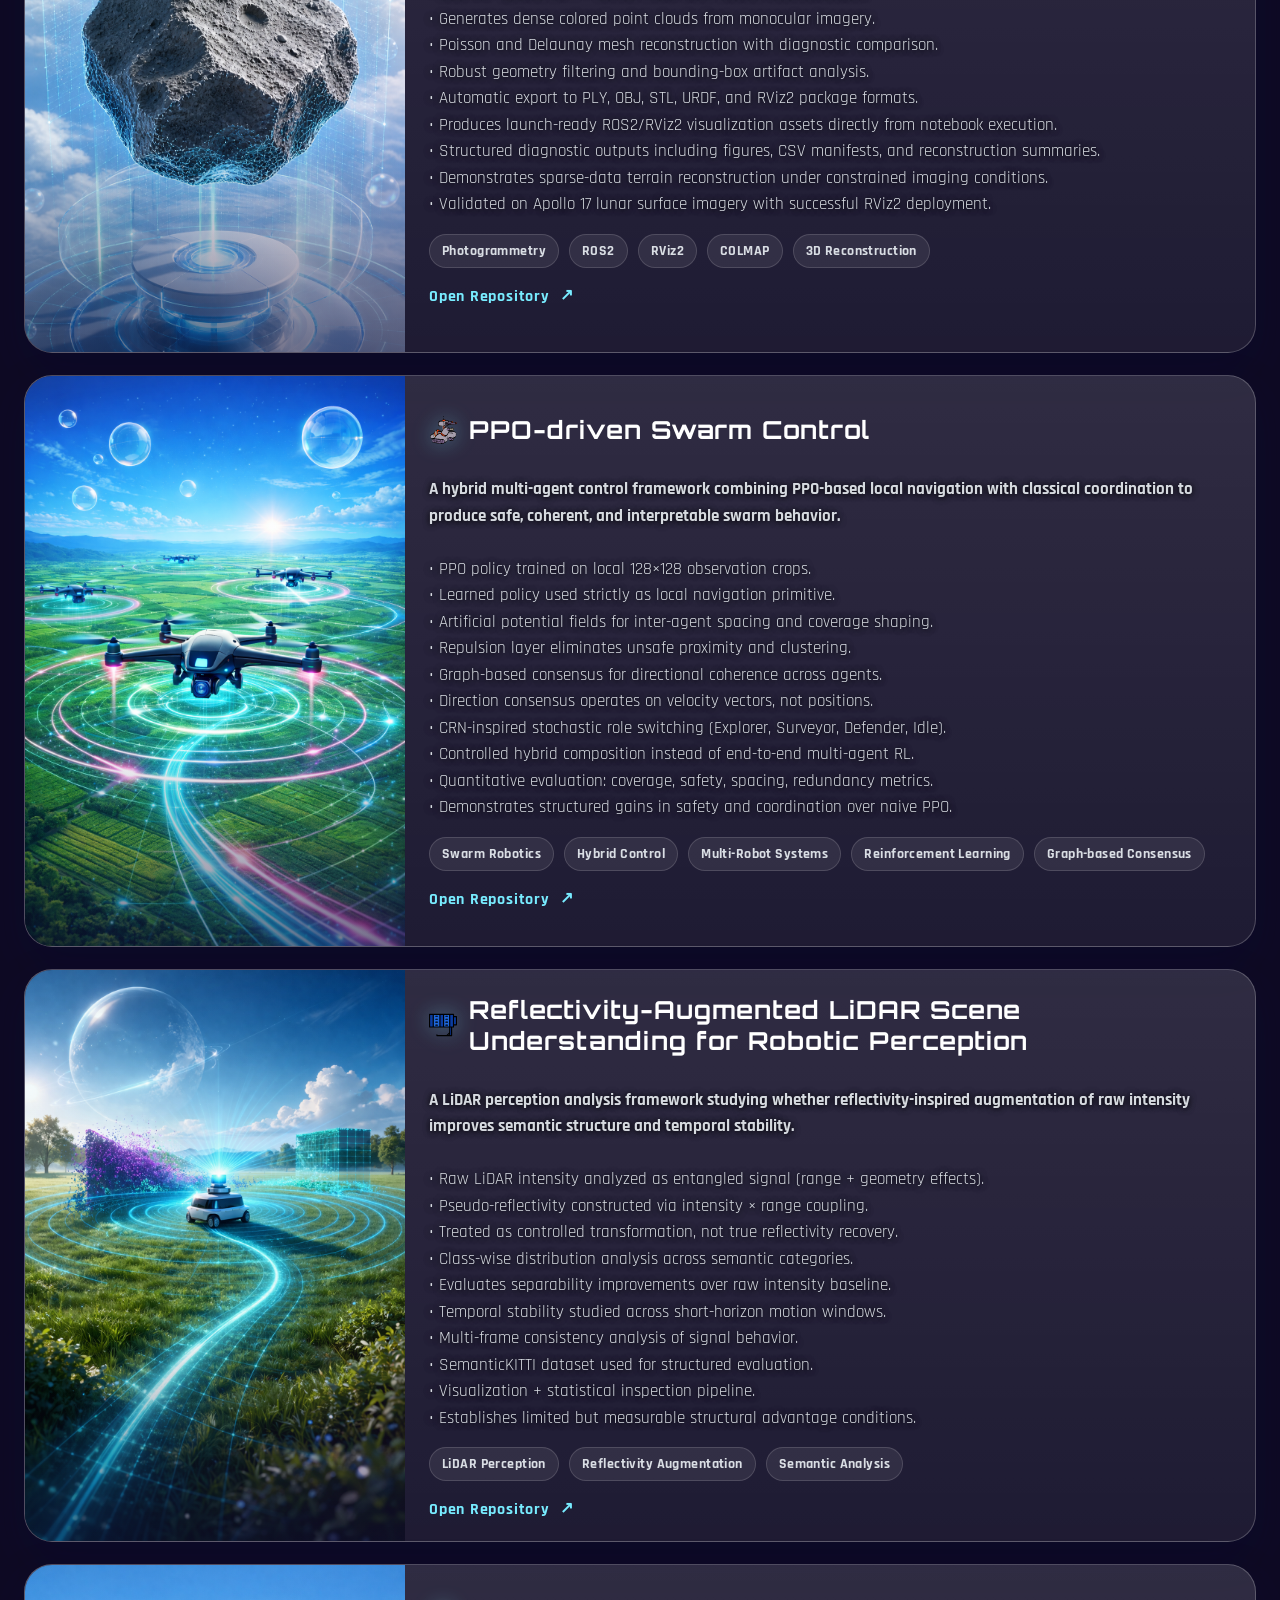
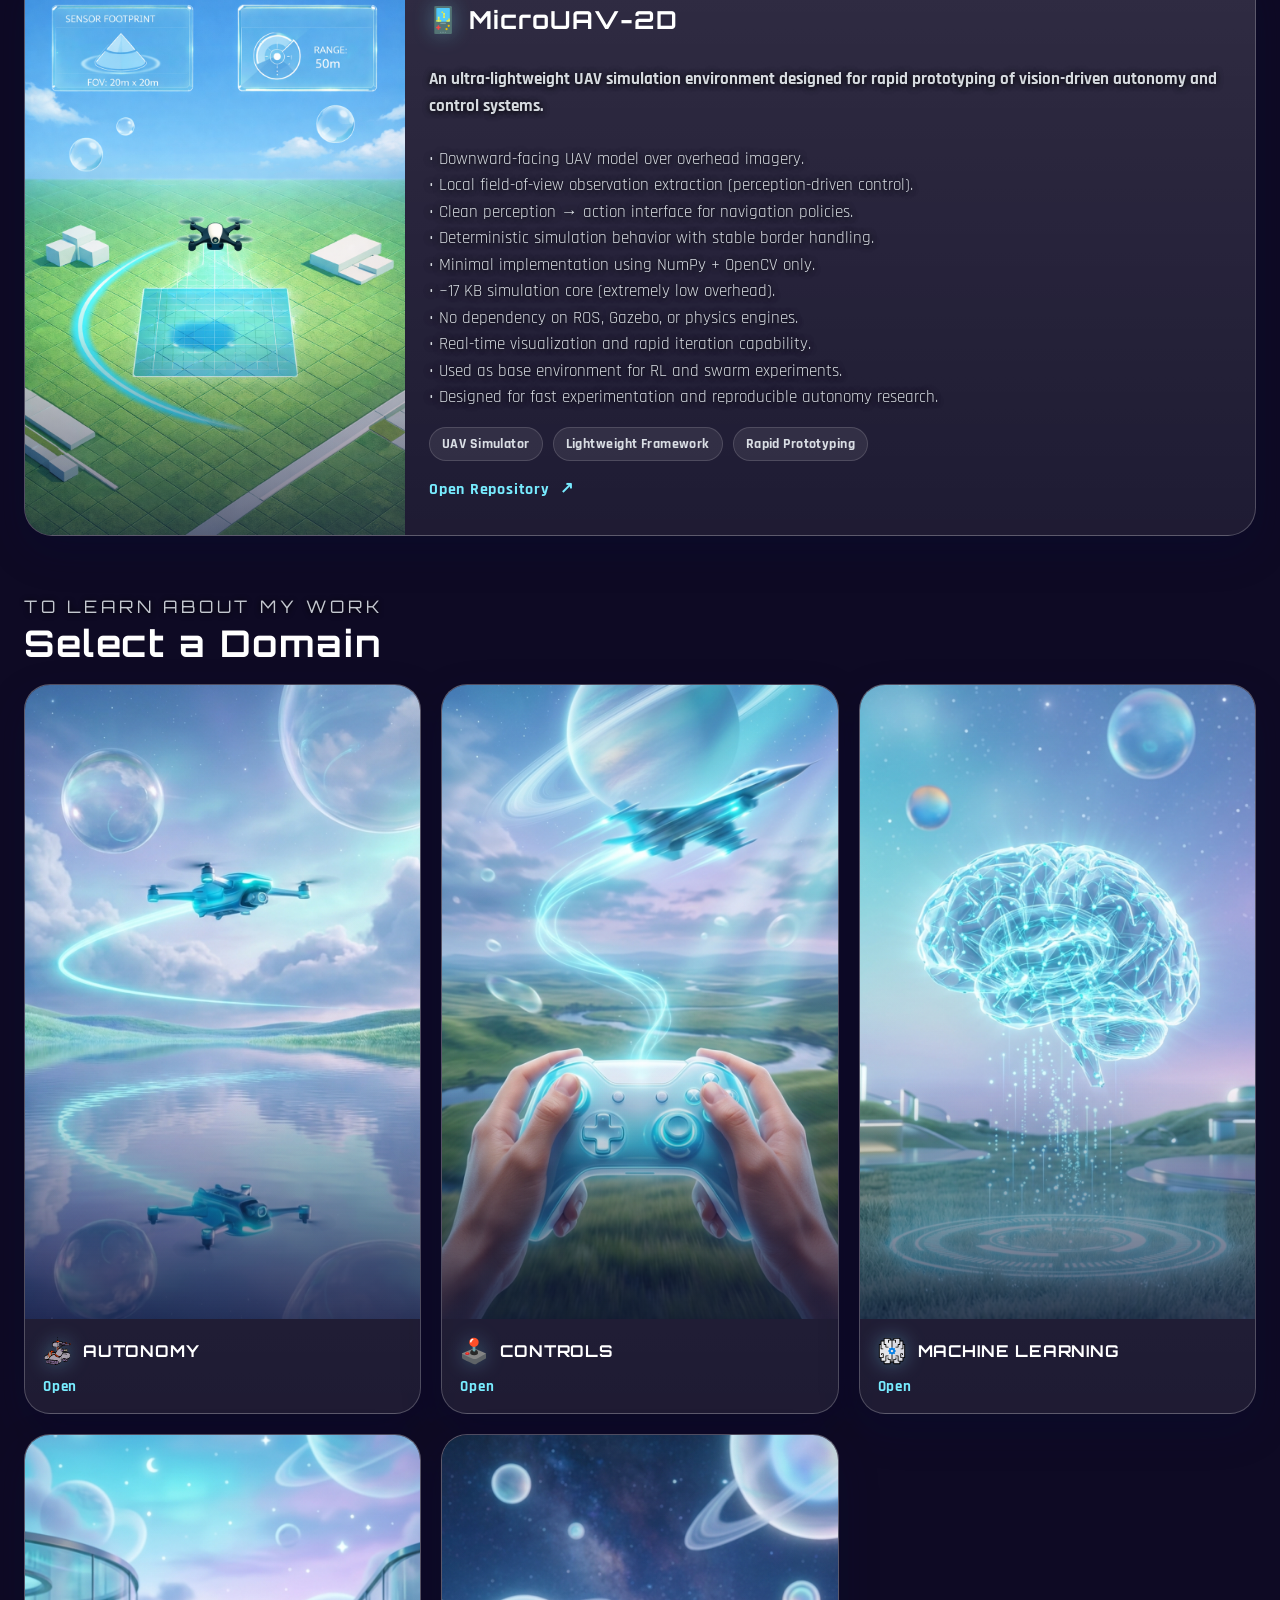
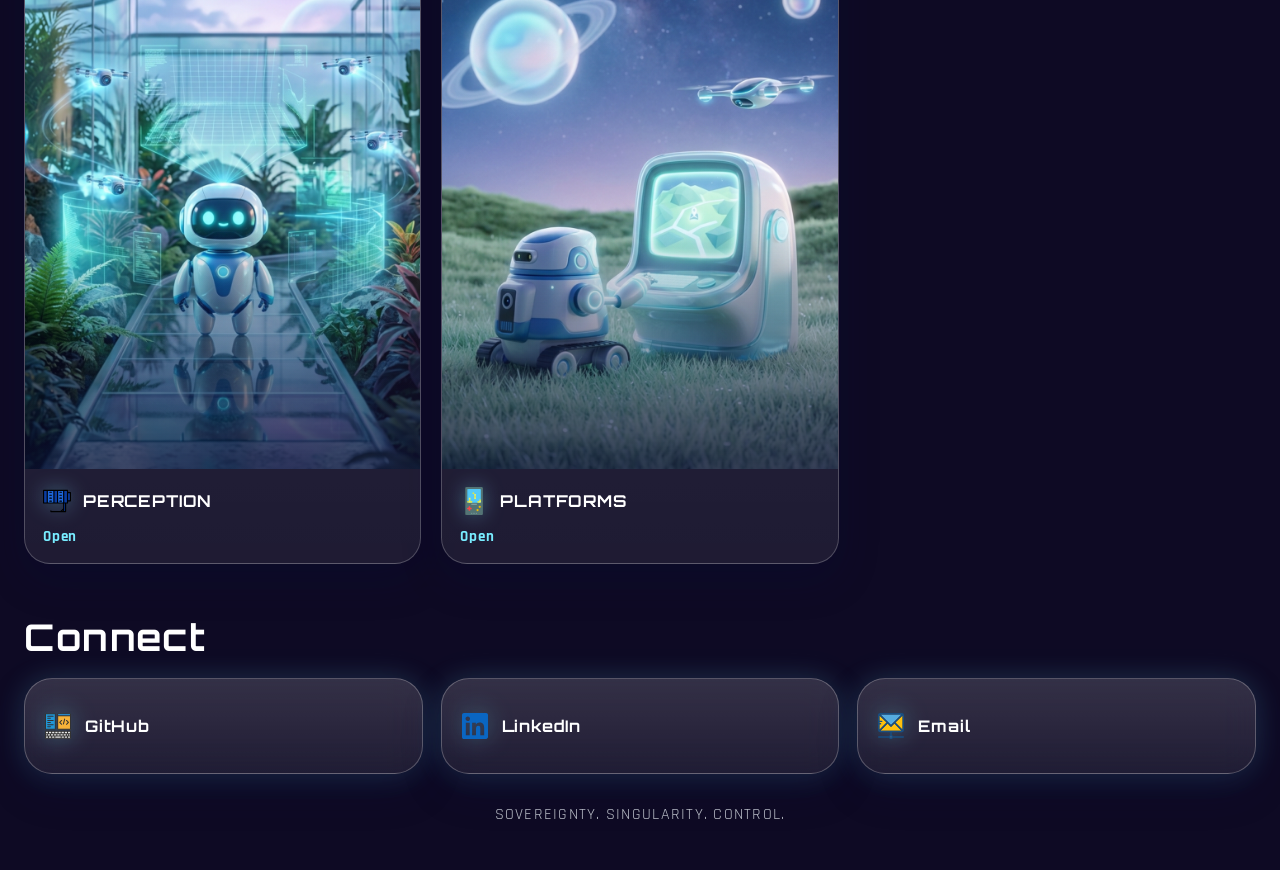
==== commit bec1086d: "(v2.0_launch)" ====
--- a/index.html
+++ b/index.html
@@ -82,13 +82,66 @@
 <section class="projects-section" id="featured">
 
   <div class="section-heading">
-    <h2>FLAGSHIP WORK</h2>
+    <h2>LATEST WORK</h2>
 <p>
-  Selected systems demonstrating applied robotics and autonomy.
+  My most recent systems & platforms demonstrating applied robotics and autonomy.
 </p>
   </div>
 
   <div class="projects-grid">
+
+<a
+  href="https://github.com/aymisxx/ApolloSplat-Py"
+  target="_blank"
+  class="project-card"
+>
+
+  <div class="project-image-wrap">
+    <img src="assets/projects/apollosplat-py.png">
+  </div>
+
+  <div class="project-content">
+
+    <div class="project-topline">
+      <img src="assets/icons/perception.svg" class="project-icon">
+      <h3 class="project-title">
+        ApolloSplat-Py
+      </h3>
+    </div>
+<br>
+
+    <p class="project-description">
+    <strong>
+  A notebook-driven photogrammetry pipeline that converts sparse monocular image sequences into ROS2/RViz2-ready terrain assets using COLMAP, dense reconstruction, meshing, and automated export tooling.<br><br>
+    </strong>
+    </p>
+
+<p class="project-description">
+  • End-to-end pipeline from raw image sequence → ROS2 visualization artifact.<br>
+  • COLMAP sparse SfM + dense multi-view stereo reconstruction.<br>
+  • Generates dense colored point clouds from monocular imagery.<br>
+  • Poisson and Delaunay mesh reconstruction with diagnostic comparison.<br>
+  • Robust geometry filtering and bounding-box artifact analysis.<br>
+  • Automatic export to PLY, OBJ, STL, URDF, and RViz2 package formats.<br>
+  • Produces launch-ready ROS2/RViz2 visualization assets directly from notebook execution.<br>
+  • Structured diagnostic outputs including figures, CSV manifests, and reconstruction summaries.<br>
+  • Demonstrates sparse-data terrain reconstruction under constrained imaging conditions.<br>
+  • Validated on Apollo 17 lunar surface imagery with successful RViz2 deployment.<br>
+</p>
+
+    <div class="project-tags">
+      <span class="project-tag">Photogrammetry</span>
+      <span class="project-tag">ROS2</span>
+      <span class="project-tag">RViz2</span>
+      <span class="project-tag">COLMAP</span>
+      <span class="project-tag">3D Reconstruction</span>
+    </div>
+
+    <span class="project-cta">Open Repository</span>
+
+  </div>
+
+</a>
 
 <a
   href="https://github.com/aymisxx/ppo-driven-swarm-control"
